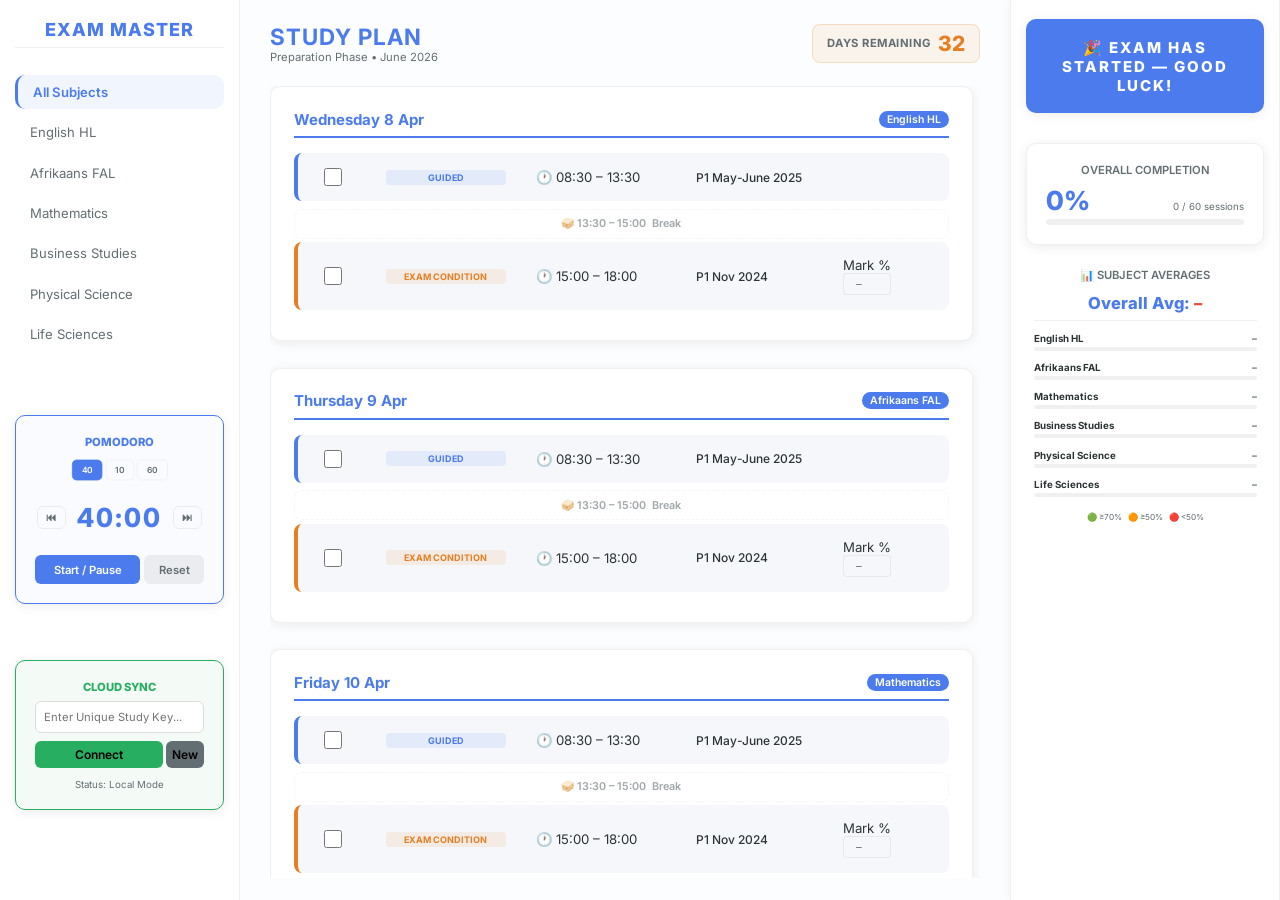
==== index.html @ 5c316baa "Refactor Days Remaining stat into an inline layout badge" ====
<!DOCTYPE html>
<html lang="en">
<head>
    <meta charset="UTF-8">
    <meta name="viewport" content="width=device-width, initial-scale=1.0">
    <title>Exam Master – Preparation Tracker 2026</title>
    <meta name="description" content="Track exam preparation progress for Grade 12 NSC 2026 with scheduled sittings and performance analytics.">
    <link rel="stylesheet" href="style.css">
    <link rel="preconnect" href="https://fonts.googleapis.com">
    <link rel="preconnect" href="https://fonts.gstatic.com" crossorigin>
    <link href="https://fonts.googleapis.com/css2?family=Inter:wght@400;500;600;700;800&display=swap" rel="stylesheet">
</head>
<body>
    <!-- LEFT SIDEBAR -->
    <aside>
        <div class="logo">EXAM MASTER</div>

        <nav style="margin-bottom: 2rem;">
            <ul class="nav-links" id="nav-links">
                <li class="nav-item active" data-subject="all">All Subjects</li>
                <li class="nav-item" data-subject="English HL">English HL</li>
                <li class="nav-item" data-subject="Afrikaans FAL">Afrikaans FAL</li>
                <li class="nav-item" data-subject="Mathematics">Mathematics</li>
                <li class="nav-item" data-subject="Business Studies">Business Studies</li>
                <li class="nav-item" data-subject="Physical Science">Physical Science</li>
                <li class="nav-item" data-subject="Life Sciences">Life Sciences</li>
            </ul>
        </nav>

        <!-- Pomodoro Timer -->
        <section class="timer-panel" id="pomodoro-panel" style="margin-bottom: 1.5rem; border: 1px solid var(--primary); background: rgba(75, 123, 236, 0.03);">
            <div class="timer-label" id="timer-label" style="text-align: center; font-weight: 800; color: var(--primary);">Pomodoro</div>
            <div class="timer-mode-btns" style="transform: scale(0.8); margin-bottom: 0.25rem;">
                <button class="mode-btn active" onclick="setTimerMode('pomodoro')">40</button>
                <button class="mode-btn" onclick="setTimerMode('short')">10</button>
                <button class="mode-btn" onclick="setTimerMode('lunch')">60</button>
            </div>
            
            <div style="display: flex; align-items: center; justify-content: center; gap: 0.75rem; margin: 0.5rem 0;">
                <button class="mode-btn" onclick="adjustTimer(-60)" title="Back 1 min" style="padding: 4px 8px;">⏮</button>
                <div class="timer-display" id="timer-display" style="font-size: 1.75rem; min-width: 80px; text-align: center; color: var(--primary);">40:00</div>
                <button class="mode-btn" onclick="adjustTimer(60)" title="Forward 1 min" style="padding: 4px 8px;">⏭</button>
            </div>

            <div class="timer-btns" style="gap: 0.25rem;">
                <button class="timer-btn btn-start" id="timer-start-btn" onclick="toggleTimer()" style="flex: 2; font-size: 0.75rem; padding: 0.5rem;">Start / Pause</button>
                <button class="timer-btn btn-reset" onclick="resetTimer()" style="flex: 1; font-size: 0.75rem; padding: 0.5rem;">Reset</button>
            </div>
        </section>

        <!-- Cloud Sync Panel -->
        <section class="timer-panel" id="sync-panel" style="margin-bottom: 1rem; border: 1px solid #27ae60; background: rgba(39, 174, 96, 0.05);">
            <div class="timer-label" style="text-align: center; font-weight: 800; color: #27ae60; margin-bottom: 0.5rem;">Cloud Sync</div>
            <div style="display: flex; flex-direction: column; gap: 0.5rem;">
                <input type="text" id="sync-id-input" placeholder="Enter Unique Study Key..." style="width: 100%; padding: 8px; border-radius: 6px; border: 1px solid #ddd; font-size: 0.75rem;">
                <div style="display: flex; gap: 0.25rem;">
                    <button class="timer-btn" onclick="initializeCloudSync()" style="background: #27ae60; flex: 1; padding: 6px;">Connect</button>
                    <button class="timer-btn" onclick="generateNewSyncId()" style="background: var(--text-muted); padding: 6px;">New</button>
                </div>
                <div id="sync-status" style="font-size: 0.65rem; color: var(--text-muted); text-align: center; margin-top: 0.25rem;">Status: Local Mode</div>
            </div>
        </section>
    </aside>

    <!-- MOBILE HAMBURGER -->
    <button class="mobile-menu-btn" id="mobile-menu-btn" aria-label="Toggle menu" onclick="document.querySelector('aside').classList.toggle('sidebar-open'); this.classList.toggle('active');">
        <span></span><span></span><span></span>
    </button>

    <!-- CENTER CONTENT -->
    <main>
        <header class="header">
            <div>
                <h1 id="main-title" style="color: var(--primary); letter-spacing: 1px; font-size: 1.5rem;">STUDY PLAN</h1>
                <p style="color: var(--text-muted); font-size: 0.75rem;">Preparation Phase • June 2026</p>
            </div>
            <div style="display: flex; align-items: center; gap: 0.5rem; background: rgba(230, 126, 34, 0.08); padding: 8px 14px; border-radius: 8px; border: 1px solid rgba(230, 126, 34, 0.2);">
                <span style="font-size: 0.75rem; font-weight: 700; color: var(--text-muted); text-transform: uppercase; letter-spacing: 0.5px;">Days Remaining</span>
                <span id="days-countdown" style="font-size: 1.4rem; color: var(--secondary); font-weight: 800; line-height: 1;">33</span>
            </div>
        </header>

        <section class="schedule-container">
            <div id="schedule-list" class="days-list">
                <!-- Schedule generated by JS -->
            </div>
        </section>
    </main>

    <!-- RIGHT SIDEBAR -->
    <aside class="stats-aside">
        <!-- Compact Exam Countdown -->
        <section class="timer-panel" id="exam-countdown-banner" style="background: var(--primary); color: white; border: none; margin-top: 0;">
            <div class="timer-label" style="color: rgba(255,255,255,0.8); margin-bottom: 0.75rem;">Time to First Paper</div>
            <div style="display: flex; gap: 0.5rem; justify-content: center; align-items: baseline;">
                <div style="text-align: center;">
                    <div id="cd-days" style="font-size: 1.5rem; font-weight: 800; line-height: 1;">00</div>
                    <div style="font-size: 0.5rem; opacity: 0.8; text-transform: uppercase;">Days</div>
                </div>
                <div style="font-size: 1.2rem; font-weight: 300; opacity: 0.5;">:</div>
                <div style="text-align: center;">
                    <div id="cd-hours" style="font-size: 1.5rem; font-weight: 800; line-height: 1;">00</div>
                    <div style="font-size: 0.5rem; opacity: 0.8; text-transform: uppercase;">Hrs</div>
                </div>
                <div style="font-size: 1.2rem; font-weight: 300; opacity: 0.5;">:</div>
                <div style="text-align: center;">
                    <div id="cd-mins" style="font-size: 1.5rem; font-weight: 800; line-height: 1;">00</div>
                    <div style="font-size: 0.5rem; opacity: 0.8; text-transform: uppercase;">Min</div>
                </div>
                <div style="font-size: 1.2rem; font-weight: 300; opacity: 0.5;">:</div>
                <div style="text-align: center;">
                    <div id="cd-secs" style="font-size: 1.5rem; font-weight: 800; line-height: 1; color: var(--secondary-light);">00</div>
                    <div style="font-size: 0.5rem; opacity: 0.8; text-transform: uppercase;">Sec</div>
                </div>
            </div>
            <div style="font-size: 0.6rem; margin-top: 0.75rem; opacity: 0.7; font-weight: 600; text-align: center;">11 MAY 2026 @ 14:00</div>
        </section>

        <!-- Overall Progress -->
        <section class="timer-panel">
            <div class="timer-label">Overall Completion</div>
            <div style="display: flex; justify-content: space-between; align-items: flex-end; margin-bottom: 0.25rem;">
                <div id="overall-percent" style="font-size: 1.75rem; font-weight: 800; color: var(--primary);">0%</div>
                <div style="font-size: 0.65rem; color: var(--text-muted); padding-bottom: 4px;">
                    <span id="sessions-done">0</span> / <span id="target-count">0</span> sessions
                </div>
            </div>
            <div style="background: var(--glass); height: 6px; border-radius: 3px; overflow: hidden;">
                <div id="progress-bar" style="width: 0%; height: 100%; background: var(--primary); transition: width 0.5s;"></div>
            </div>
        </section>

        <!-- Exam Averages -->
        <section class="stats-sidebar" style="flex: 1; overflow-y: auto; padding: 0.5rem;">
            <div class="timer-label" style="text-align: center; margin-bottom: 0.75rem;">📊 Subject Averages</div>
            <div style="font-size: 1.1rem; font-weight: 800; color: var(--primary); margin-bottom: 0.75rem; text-align: center; border-bottom: 1px solid var(--glass); padding-bottom: 0.5rem;">
                Overall Avg: <span id="sidebar-overall-avg" style="color: var(--secondary);">–</span>
            </div>
            <div style="display: flex; flex-direction: column; gap: 0.75rem;" id="subject-averages-list">
                <!-- SUBJECT ROWS -->
                <div>
                    <div style="display:flex;justify-content:space-between;font-size:0.65rem;font-weight:700;margin-bottom:3px;">
                        <span>English HL</span><span id="sidebar-avg-English_HL">–</span>
                    </div>
                    <div style="background:var(--glass);height:4px;border-radius:2px;overflow:hidden;">
                        <div id="sidebar-bar-English_HL" style="height:100%;width:0%;background:var(--primary);border-radius:2px;transition:width 0.4s;"></div>
                    </div>
                </div>
                <div>
                    <div style="display:flex;justify-content:space-between;font-size:0.65rem;font-weight:700;margin-bottom:3px;">
                        <span>Afrikaans FAL</span><span id="sidebar-avg-Afrikaans_FAL">–</span>
                    </div>
                    <div style="background:var(--glass);height:4px;border-radius:2px;overflow:hidden;">
                        <div id="sidebar-bar-Afrikaans_FAL" style="height:100%;width:0%;background:var(--primary);border-radius:2px;transition:width 0.4s;"></div>
                    </div>
                </div>
                <div>
                    <div style="display:flex;justify-content:space-between;font-size:0.65rem;font-weight:700;margin-bottom:3px;">
                        <span>Mathematics</span><span id="sidebar-avg-Mathematics">–</span>
                    </div>
                    <div style="background:var(--glass);height:4px;border-radius:2px;overflow:hidden;">
                        <div id="sidebar-bar-Mathematics" style="height:100%;width:0%;background:var(--primary);border-radius:2px;transition:width 0.4s;"></div>
                    </div>
                </div>
                <div>
                    <div style="display:flex;justify-content:space-between;font-size:0.65rem;font-weight:700;margin-bottom:3px;">
                        <span>Business Studies</span><span id="sidebar-avg-Business_Studies">–</span>
                    </div>
                    <div style="background:var(--glass);height:4px;border-radius:2px;overflow:hidden;">
                        <div id="sidebar-bar-Business_Studies" style="height:100%;width:0%;background:var(--primary);border-radius:2px;transition:width 0.4s;"></div>
                    </div>
                </div>
                <div>
                    <div style="display:flex;justify-content:space-between;font-size:0.65rem;font-weight:700;margin-bottom:3px;">
                        <span>Physical Science</span><span id="sidebar-avg-Physical_Science">–</span>
                    </div>
                    <div style="background:var(--glass);height:4px;border-radius:2px;overflow:hidden;">
                        <div id="sidebar-bar-Physical_Science" style="height:100%;width:0%;background:var(--primary);border-radius:2px;transition:width 0.4s;"></div>
                    </div>
                </div>
                <div>
                    <div style="display:flex;justify-content:space-between;font-size:0.65rem;font-weight:700;margin-bottom:3px;">
                        <span>Life Sciences</span><span id="sidebar-avg-Life_Sciences">–</span>
                    </div>
                    <div style="background:var(--glass);height:4px;border-radius:2px;overflow:hidden;">
                        <div id="sidebar-bar-Life_Sciences" style="height:100%;width:0%;background:var(--primary);border-radius:2px;transition:width 0.4s;"></div>
                    </div>
                </div>
            </div>
            <p style="font-size:0.55rem;color:var(--text-muted);margin-top:1rem;text-align:center;">🟢 ≥70% &nbsp; 🟠 ≥50% &nbsp; 🔴 &lt;50%</p>
        </section>
    </aside>


    <!-- POMODORO MODAL -->
    <div id="pomodoro-modal" class="pomodoro-modal">
        <div class="modal-content">
            <h2 id="modal-title" class="modal-title">Session Complete!</h2>
            <p id="modal-msg" class="modal-msg">Take a 10 minute break to recharge.</p>
            <button class="modal-btn" id="modal-action-btn" onclick="closeTimerModal()">Start Break Now</button>
        </div>
    </div>

    <script src="script.js"></script>
</body>
</html>
---- style.css ----
:root {
    --primary: #4b7bec;
    --primary-dark: #3867d6;
    --secondary: #e67e22;
    --secondary-light: #f5a623;
    --bg-main: #f5f7fa;
    --bg-card: #ffffff;
    --text-main: #2d3436;
    --text-muted: #636e72;
    --accent: #4b7bec;
    --warning: #e67e22;
    --success: #27ae60;
    --danger: #e74c3c;
    --radius: 10px;
    --shadow: 0 2px 12px rgba(0, 0, 0, 0.08);
    --glass: rgba(0, 0, 0, 0.06);
}

* {
    margin: 0;
    padding: 0;
    box-sizing: border-box;
    font-family: 'Inter', sans-serif;
}

body {
    background-color: var(--bg-main);
    color: var(--text-main);
    display: grid;
    grid-template-columns: 280px 1fr 310px; /* Increased nav width */
    height: 100vh;
    overflow: hidden;
    transition: grid-template-columns 0.3s ease;
}

/* ── Responsive Scaling ── */
@media (max-width: 1400px) {
    body { grid-template-columns: 240px 1fr 270px; }
    :root { font-size: 15px; }
}

@media (max-width: 1100px) {
    body { grid-template-columns: 200px 1fr 240px; }
    :root { font-size: 14px; }
}

@media (max-width: 900px) {
    body { grid-template-columns: 200px 1fr 0px; }
    .stats-aside { display: none; }
}

/* ── Mobile Hamburger Button ── */
.mobile-menu-btn {
    display: none;
    position: fixed;
    top: 12px;
    left: 12px;
    z-index: 1001;
    width: 40px;
    height: 40px;
    border: none;
    background: var(--bg-card);
    border-radius: 8px;
    box-shadow: 0 2px 8px rgba(0,0,0,0.15);
    cursor: pointer;
    flex-direction: column;
    align-items: center;
    justify-content: center;
    gap: 5px;
    padding: 8px;
}

.mobile-menu-btn span {
    display: block;
    width: 20px;
    height: 2px;
    background: var(--text-main);
    border-radius: 1px;
    transition: all 0.3s ease;
}

.mobile-menu-btn.active span:nth-child(1) {
    transform: rotate(45deg) translate(5px, 5px);
}
.mobile-menu-btn.active span:nth-child(2) {
    opacity: 0;
}
.mobile-menu-btn.active span:nth-child(3) {
    transform: rotate(-45deg) translate(5px, -5px);
}

/* ── Mobile Layout (≤ 768px) ── */
@media (max-width: 768px) {
    :root { font-size: 14px; }

    body {
        display: flex;
        flex-direction: column;
        height: auto;
        min-height: 100vh;
        overflow: auto;
    }

    /* Hamburger visible */
    .mobile-menu-btn {
        display: flex;
    }

    /* Sidebar becomes slide-out drawer */
    aside {
        position: fixed;
        top: 0;
        left: -300px;
        width: 280px;
        height: 100vh;
        z-index: 1000;
        transition: left 0.3s ease;
        box-shadow: 4px 0 20px rgba(0,0,0,0.15);
    }

    aside.sidebar-open {
        left: 0;
    }

    /* Right sidebar hidden */
    .stats-aside {
        display: none;
    }

    /* Main fills full width */
    main {
        padding: 1rem;
        padding-top: 60px; /* room for hamburger */
        height: auto;
        overflow: visible;
    }

    main > * {
        max-width: 100%;
    }

    /* Header compact */
    .header {
        margin-bottom: 1rem;
    }

    .header h1 {
        font-size: 1.1rem !important;
    }

    /* Schedule container scrolls naturally */
    .schedule-container {
        overflow: visible;
    }

    .days-list {
        overflow: visible;
        padding-right: 0;
        gap: 1rem;
    }

    /* Day cards */
    .day-card {
        padding: 1rem;
    }

    .day-header {
        margin-bottom: 0.75rem;
    }

    .day-date {
        font-size: 0.85rem;
    }

    /* Session rows stack vertically on mobile */
    .sitting {
        grid-template-columns: 1fr;
        grid-template-rows: auto;
        gap: 0.5rem;
        padding: 0.75rem;
        border-left-width: 3px;
    }

    .sitting:hover {
        transform: none; /* disable desktop hover shift */
    }

    /* Make mark input bigger for touch */
    .mark-input {
        width: 64px;
        font-size: 0.85rem;
        padding: 6px 8px;
    }

    /* Checkbox bigger for touch */
    .session-check {
        width: 22px;
        height: 22px;
    }

    /* Subject tag full width */
    .subject-tag {
        font-size: 0.65rem;
    }

    /* Timer panel compact */
    .timer-panel {
        padding: 1rem;
    }

    /* Modal responsive */
    .modal-content {
        padding: 2rem 1.5rem;
    }

    .modal-title {
        font-size: 1.75rem;
    }

    .modal-msg {
        font-size: 1rem;
    }
}

/* ── Small Phone (≤ 480px) ── */
@media (max-width: 480px) {
    :root { font-size: 13px; }

    main {
        padding: 0.75rem;
        padding-top: 56px;
    }

    .header h1 {
        font-size: 1rem !important;
    }

    .day-card {
        padding: 0.75rem;
        border-radius: 8px;
    }

    .sitting {
        padding: 0.625rem;
        font-size: 0.8rem;
    }

    .modal-content {
        padding: 1.5rem 1rem;
        border-radius: 14px;
    }

    .modal-title {
        font-size: 1.4rem;
    }
}

/* ── Mobile Overlay Backdrop ── */
@media (max-width: 768px) {
    aside.sidebar-open::after {
        content: '';
        position: fixed;
        top: 0;
        left: 280px;
        width: calc(100vw - 280px);
        height: 100vh;
        background: rgba(0,0,0,0.4);
        z-index: -1;
    }
}
aside {
    height: 100vh;
    background: var(--bg-card);
    border-right: 1px solid var(--glass);
    padding: 1.25rem 1rem;
    display: flex;
    flex-direction: column;
    gap: 1.25rem;
    box-shadow: 2px 0 8px rgba(0,0,0,0.03);
    overflow-y: auto;
}

.stats-aside {
    height: 100vh;
    background: var(--bg-card);
    border-left: 1px solid var(--glass);
    padding: 1.25rem 1rem;
    display: flex;
    flex-direction: column;
    gap: 1rem;
    box-shadow: -2px 0 8px rgba(0,0,0,0.03);
    overflow-y: auto;
}

.logo {
    font-size: 1.2rem;
    font-weight: 800;
    color: var(--primary);
    letter-spacing: 1px;
    text-align: center;
    padding-bottom: 0.5rem;
    border-bottom: 1px solid var(--glass);
    margin-bottom: 0.5rem;
}

.nav-links {
    list-style: none;
    display: flex;
    flex-direction: column;
    gap: 0.375rem;
}

.nav-item {
    padding: 0.625rem 1rem;
    border-radius: var(--radius);
    cursor: pointer;
    transition: all 0.25s ease;
    color: var(--text-muted);
    font-size: 0.875rem;
}

.nav-item:hover,
.nav-item.active {
    background: rgba(75, 123, 236, 0.08);
    color: var(--primary);
}

.nav-item.active {
    font-weight: 600;
    border-left: 3px solid var(--primary);
}

/* ── Main ── */
main {
    padding: 1.5rem 2rem;
    display: flex;
    flex-direction: column;
    overflow: hidden;
    height: 100vh;
    background: #fcfdfe;
}

main > * {
    max-width: 1100px;
    width: 100%;
    margin-left: auto;
    margin-right: auto;
}

.header {
    display: flex;
    justify-content: space-between;
    align-items: center;
    margin-bottom: 1.5rem;
}

/* ── Schedule Layout ── */
.schedule-container {
    display: flex;
    flex-direction: column;
    flex: 1;
    min-height: 0;
    overflow: hidden;
}

.days-list {
    display: flex;
    flex-direction: column;
    gap: 1.25rem;
    overflow-y: auto;
    padding-right: 0.5rem;
    scrollbar-width: thin;
    scrollbar-color: var(--primary) transparent;
}

.days-list::-webkit-scrollbar { width: 6px; }
.days-list::-webkit-scrollbar-thumb { background: var(--primary); border-radius: 3px; }

/* ── Day Cards ── */
.day-card {
    background: var(--bg-card);
    border-radius: var(--radius);
    padding: 1.5rem;
    border: 1px solid var(--glass);
    box-shadow: var(--shadow);
    margin-bottom: 0.5rem;
}

.day-header {
    display: flex;
    justify-content: space-between;
    align-items: center;
    margin-bottom: 1rem;
    padding-bottom: 0.5rem;
    border-bottom: 2px solid var(--primary);
}

.day-date {
    font-weight: 700;
    color: var(--primary);
    font-size: 1rem;
}

/* ── Sittings (High-Density 5-Column Grid) ── */
.sitting {
    display: grid;
    grid-template-columns: 32px 120px 130px 1fr 80px; /* Streamlined 5-column layout */
    align-items: center;
    gap: 2rem;
    padding: 1rem 1.75rem;
    margin-bottom: 0.5rem;
    border-radius: 8px;
    background: var(--bg-main);
    font-size: 0.88rem;
    border-left: 4px solid var(--primary);
    transition: all 0.2s ease;
}

.sitting:hover {
    transform: translateX(4px);
    background: #f0f3f8;
}

.break-row {
    display: flex;
    justify-content: center;
    align-items: center;
    gap: 0.5rem;
    padding: 0.5rem;
    font-size: 0.72rem;
    color: var(--text-muted);
    border: 1px dashed var(--glass);
    border-radius: 8px;
    background: transparent;
    opacity: 0.6;
    font-weight: 600;
    margin: 0.25rem 0;
}

.sitting.done {
    opacity: 0.5;
}

.sitting-type {
    font-size: 0.6rem;
    text-transform: uppercase;
    font-weight: 700;
    padding: 2px 6px;
    border-radius: 4px;
    text-align: center;
    white-space: nowrap;
}

.type-guided {
    background: rgba(75, 123, 236, 0.1);
    color: var(--primary);
}

.type-exam {
    background: rgba(230, 126, 34, 0.1);
    color: var(--secondary);
}

.subject-tag {
    font-size: 0.7rem;
    background: var(--glass);
    padding: 2px 8px;
    border-radius: 12px;
    font-weight: 600;
    white-space: nowrap;
    overflow: hidden;
    text-overflow: ellipsis;
    text-align: center;
}

.paper-name {
    font-weight: 500;
    white-space: nowrap;
    overflow: hidden;
    text-overflow: ellipsis;
}

/* ── Checkboxes ── */
.session-check {
    width: 18px;
    height: 18px;
    accent-color: var(--success);
    cursor: pointer;
    flex-shrink: 0;
}

/* ── Tracker Sidebar ── */
.tracker-sidebar {
    background: var(--bg-card);
    padding: 1.25rem;
    border-radius: var(--radius);
    border: 1px solid var(--glass);
    box-shadow: var(--shadow);
    overflow-y: auto;
    scrollbar-width: thin;
    scrollbar-color: var(--primary) transparent;
}

.tracker-sidebar::-webkit-scrollbar {
    width: 4px;
}

.tracker-sidebar::-webkit-scrollbar-thumb {
    background: var(--primary);
    border-radius: 3px;
}

.paper-row {
    display: flex;
    justify-content: space-between;
    align-items: center;
    padding: 0.5rem 0;
    border-bottom: 1px solid rgba(0,0,0,0.04);
    font-size: 0.8rem;
}

.paper-name {
    font-size: 0.8rem;
}

.status-dots {
    display: flex;
    gap: 4px;
    align-items: center;
}

.dot {
    width: 10px;
    height: 10px;
    border-radius: 50%;
    background: var(--glass);
    cursor: pointer;
    transition: background 0.2s;
    border: 1px solid rgba(0,0,0,0.08);
}

.dot.success {
    background: var(--success);
    border-color: var(--success);
}

/* ── Mark Input ── */
.mark-input {
    width: 48px;
    font-size: 0.75rem;
    padding: 3px 6px;
    border: 1px solid var(--glass);
    border-radius: 4px;
    text-align: center;
    background: var(--bg-main);
}

.mark-input:focus {
    outline: 2px solid var(--primary);
    border-color: var(--primary);
}

/* ── Progress Averages ── */
.avg-section {
    background: var(--bg-card);
    padding: 1.25rem;
    border-radius: var(--radius);
    border: 1px solid var(--glass);
    box-shadow: var(--shadow);
    margin-bottom: 2rem;
}

.avg-grid {
    display: grid;
    grid-template-columns: repeat(auto-fit, minmax(140px, 1fr));
    gap: 0.75rem;
    margin-top: 0.75rem;
}

.avg-card {
    background: var(--bg-main);
    padding: 0.75rem;
    border-radius: 8px;
    text-align: center;
    border: 1px solid var(--glass);
}

.avg-subj {
    font-size: 0.7rem;
    color: var(--text-muted);
    margin-bottom: 0.25rem;
    font-weight: 600;
    text-transform: uppercase;
}

.avg-value {
    font-size: 1.3rem;
    font-weight: 700;
    color: var(--primary);
}

.avg-bar {
    height: 4px;
    background: var(--glass);
    border-radius: 2px;
    margin-top: 0.5rem;
    overflow: hidden;
}

.avg-bar-fill {
    height: 100%;
    background: var(--primary);
    border-radius: 2px;
    transition: width 0.4s ease;
}

/* ── Pomodoro / Timer ── */
.timer-panel {
    background: var(--bg-card);
    padding: 1.25rem;
    border-radius: var(--radius);
    border: 1px solid var(--glass);
    box-shadow: var(--shadow);
    text-align: center;
    margin-top: 1rem;
}

.timer-display {
    font-size: 2.5rem;
    font-weight: 800;
    font-variant-numeric: tabular-nums;
    color: var(--primary);
    margin: 0.75rem 0;
    letter-spacing: 2px;
}

.timer-label {
    font-size: 0.75rem;
    color: var(--text-muted);
    font-weight: 600;
    text-transform: uppercase;
    margin-bottom: 0.5rem;
}

.timer-btns {
    display: flex;
    gap: 0.5rem;
    justify-content: center;
    margin-top: 0.75rem;
}

.timer-btn {
    padding: 0.5rem 1.25rem;
    border: none;
    border-radius: 6px;
    cursor: pointer;
    font-size: 0.8rem;
    font-weight: 600;
    transition: all 0.2s;
}

.btn-start {
    background: var(--primary);
    color: white;
}

.btn-start:hover {
    background: var(--primary-dark);
}

.btn-pause {
    background: var(--secondary);
    color: white;
}

.btn-reset {
    background: var(--glass);
    color: var(--text-muted);
}

.btn-reset:hover {
    background: rgba(0,0,0,0.1);
}

.timer-mode-btns {
    display: flex;
    gap: 0.25rem;
    justify-content: center;
    margin-bottom: 0.5rem;
}

.mode-btn {
    padding: 0.375rem 0.75rem;
    border: 1px solid var(--glass);
    border-radius: 6px;
    cursor: pointer;
    font-size: 0.7rem;
    font-weight: 600;
    background: transparent;
    color: var(--text-muted);
    transition: all 0.2s;
}

.mode-btn.active {
    background: var(--primary);
    color: white;
    border-color: var(--primary);
}

/* ── Animation ── */
@keyframes fadeIn {
    from { opacity: 0; transform: translateY(8px); }
    to { opacity: 1; transform: translateY(0); }
}

.animate-fade {
    animation: fadeIn 0.4s ease forwards;
}

@media (prefers-reduced-motion: reduce) {
    .animate-fade {
        animation: none;
    }
}

/* ── Pomodoro Modal ── */
.pomodoro-modal {
    position: fixed;
    top: 0;
    left: 0;
    width: 100vw;
    height: 100vh;
    background: rgba(45, 52, 54, 0.95);
    backdrop-filter: blur(8px);
    display: none;
    justify-content: center;
    align-items: center;
    z-index: 9999;
    color: white;
    text-align: center;
    animation: pomodoroFadeIn 0.4s ease-out;
}

.pomodoro-modal.active {
    display: flex;
}

.modal-content {
    background: var(--bg-card);
    color: var(--text-main);
    padding: 3rem;
    border-radius: 20px;
    box-shadow: 0 20px 50px rgba(0,0,0,0.3);
    max-width: 500px;
    width: 90%;
    transform: scale(0.9);
    transition: transform 0.3s cubic-bezier(0.175, 0.885, 0.32, 1.275);
}

.pomodoro-modal.active .modal-content {
    transform: scale(1);
}

.modal-title {
    font-size: 2.5rem;
    font-weight: 800;
    margin-bottom: 1rem;
    color: var(--primary);
}

.modal-msg {
    font-size: 1.25rem;
    margin-bottom: 2rem;
    color: var(--text-muted);
}

.modal-btn {
    background: var(--primary);
    color: white;
    border: none;
    padding: 1rem 2rem;
    font-size: 1.1rem;
    font-weight: 700;
    border-radius: 12px;
    cursor: pointer;
    transition: all 0.2s ease;
}

.modal-btn:hover {
    transform: translateY(-2px);
    box-shadow: 0 5px 15px rgba(75, 123, 236, 0.4);
}

@keyframes pomodoroFadeIn {
    from { opacity: 0; }
    to { opacity: 1; }
}
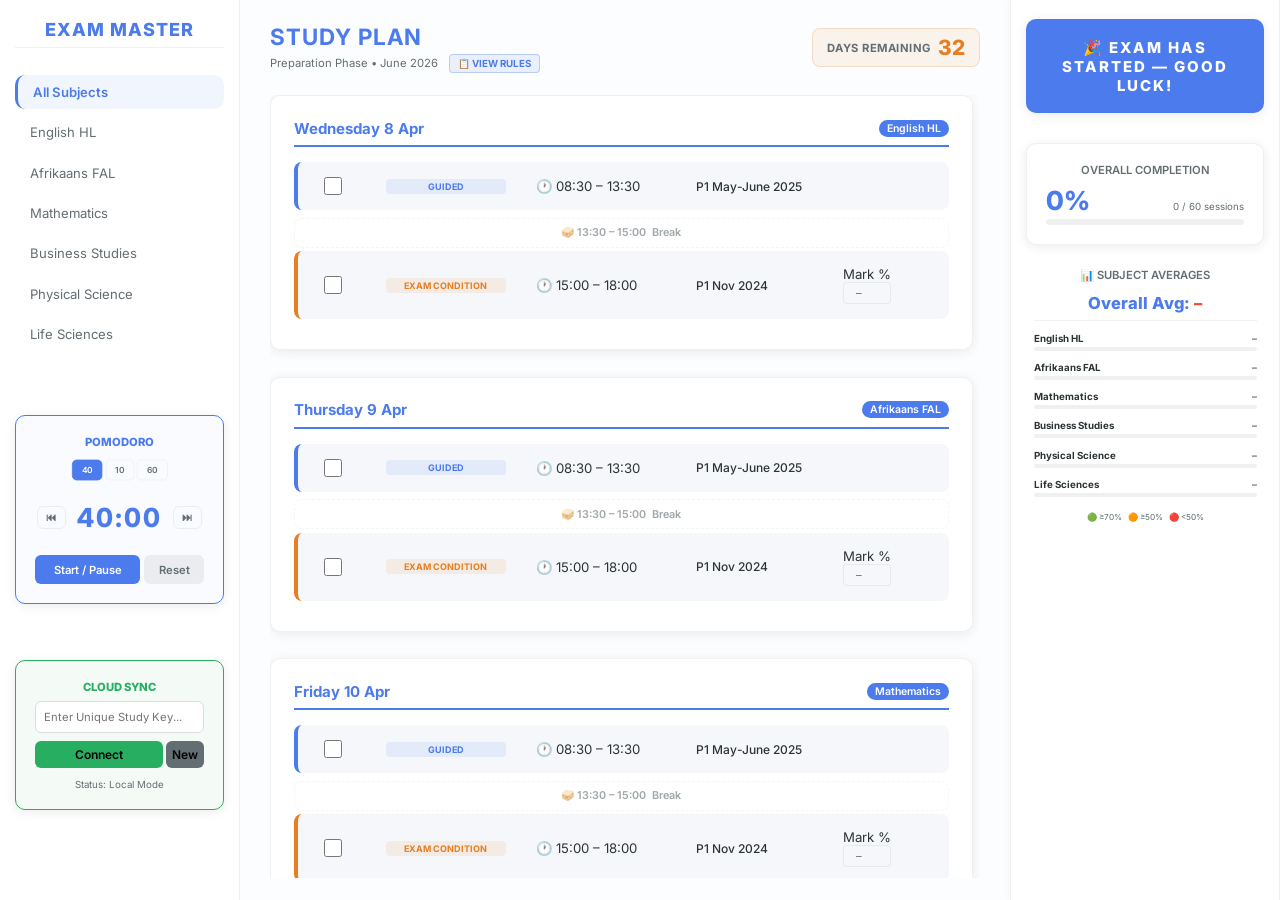
==== commit 733a1e62: "Add Study Rules modal to UI" ====
--- a/index.html
+++ b/index.html
@@ -72,7 +72,10 @@
         <header class="header">
             <div>
                 <h1 id="main-title" style="color: var(--primary); letter-spacing: 1px; font-size: 1.5rem;">STUDY PLAN</h1>
-                <p style="color: var(--text-muted); font-size: 0.75rem;">Preparation Phase • June 2026</p>
+                <div style="display: flex; align-items: center; gap: 0.75rem; margin-top: 4px;">
+                    <p style="color: var(--text-muted); font-size: 0.75rem; margin: 0;">Preparation Phase • June 2026</p>
+                    <button onclick="document.getElementById('rules-modal').style.display='flex'" style="background: rgba(75, 123, 236, 0.1); color: var(--primary); border: 1px solid rgba(75, 123, 236, 0.3); border-radius: 4px; padding: 3px 8px; font-size: 0.65rem; font-weight: 700; cursor: pointer; transition: all 0.2s;">📋 VIEW RULES</button>
+                </div>
             </div>
             <div style="display: flex; align-items: center; gap: 0.5rem; background: rgba(230, 126, 34, 0.08); padding: 8px 14px; border-radius: 8px; border: 1px solid rgba(230, 126, 34, 0.2);">
                 <span style="font-size: 0.75rem; font-weight: 700; color: var(--text-muted); text-transform: uppercase; letter-spacing: 0.5px;">Days Remaining</span>
@@ -201,6 +204,44 @@
         </div>
     </div>
 
+    <!-- RULES MODAL -->
+    <div id="rules-modal" class="pomodoro-modal" style="display: none; z-index: 2000;" onclick="if(event.target === this) this.style.display='none'">
+        <div class="modal-content" style="max-width: 650px; text-align: left; padding: 2.5rem; max-height: 85vh; overflow-y: auto;">
+            <div style="display: flex; justify-content: space-between; align-items: center; margin-bottom: 1.5rem;">
+                <h2 style="color: var(--primary); margin: 0; font-size: 1.5rem;">🎯 Exam Prep Study Rules</h2>
+                <button onclick="document.getElementById('rules-modal').style.display='none'" style="background: none; border: none; font-size: 1.5rem; cursor: pointer; color: var(--text-muted);">&times;</button>
+            </div>
+            
+            <p style="font-size: 0.85rem; color: var(--text-muted); margin-bottom: 1.5rem;">These non-negotiable rules govern the preparation phase. Read them, commit to them, and let discipline drive your results.</p>
+
+            <h3 style="font-size: 1rem; color: var(--text-main); margin-bottom: 0.5rem; border-bottom: 1px solid var(--glass); padding-bottom: 0.25rem;">🕒 I. Routine & Sleep Protocol</h3>
+            <ul style="font-size: 0.9rem; color: var(--text-main); margin-bottom: 1.5rem; padding-left: 1.2rem; line-height: 1.5;">
+                <li><strong>Strict Bedtime:</strong> 22:00 (No screens 30 minutes prior).</li>
+                <li><strong>Wake-up time:</strong> 07:00 (Ensures 9 hours of restorative sleep).</li>
+                <li><strong>Immediate Start:</strong> Must be seated at the desk by 08:20 to begin the 08:30 session.</li>
+            </ul>
+
+            <h3 style="font-size: 1rem; color: var(--text-main); margin-bottom: 0.5rem; border-bottom: 1px solid var(--glass); padding-bottom: 0.25rem;">🪑 II. Environment & Focus Rules</h3>
+            <ul style="font-size: 0.9rem; color: var(--text-main); margin-bottom: 1.5rem; padding-left: 1.2rem; line-height: 1.5;">
+                <li><strong>The Desk Rule:</strong> ALL exam preparation <strong>must be done at the desk</strong>. Studying in bed is strictly prohibited.</li>
+                <li><strong>Open-Door Policy:</strong> Room door <strong>must remain open</strong> during Guided Sessions (08:30 &ndash; 13:30).</li>
+                <li><strong>Exam Conditions are Sacred:</strong> Afternoon sessions (15:00 &ndash; 18:00) must replicate the real exam. No music, background noise, or moving from the desk.</li>
+            </ul>
+
+            <h3 style="font-size: 1rem; color: var(--text-main); margin-bottom: 0.5rem; border-bottom: 1px solid var(--glass); padding-bottom: 0.25rem;">📱 III. Digital Distractions</h3>
+            <ul style="font-size: 0.9rem; color: var(--text-main); margin-bottom: 1.5rem; padding-left: 1.2rem; line-height: 1.5;">
+                <li><strong>Social Media Blackout:</strong> Apps blocked Mon-Sat. *Exception:* 30 mins during the lunch gap.</li>
+                <li><strong>Restricted TV Viewing:</strong> Prohibited during the day. Max 1 hour permitted only <em>after</em> the evening session is complete.</li>
+            </ul>
+
+            <h3 style="font-size: 1rem; color: var(--text-main); margin-bottom: 0.5rem; border-bottom: 1px solid var(--glass); padding-bottom: 0.25rem;">🥪 IV. Break Protocols</h3>
+            <ul style="font-size: 0.9rem; color: var(--text-main); margin-bottom: 1rem; padding-left: 1.2rem; line-height: 1.5;">
+                <li><strong>13:30 Lunch Break:</strong> Eat away from the desk. Get outside/stretch for 15 mins. Avoid mental strain (no phones/books).</li>
+                <li><strong>Micro-Breaks:</strong> Stand up, hydrate, and look out a window to relax eye strain. No phones.</li>
+            </ul>
+        </div>
+    </div>
+
     <script src="script.js"></script>
 </body>
 </html>
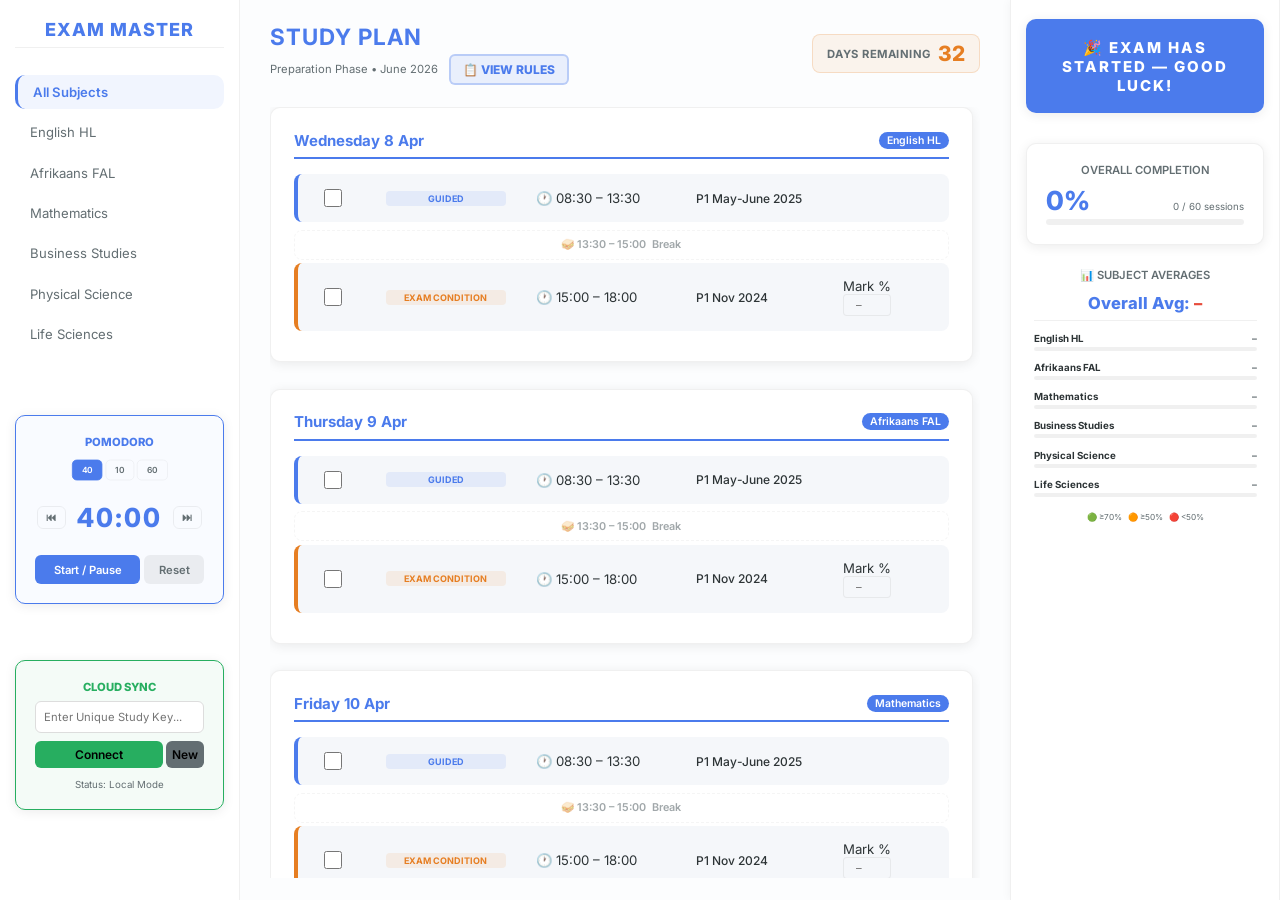
==== commit 259470d8: "Update Rules modal: remove social media exception & enlarge View Rules button" ====
--- a/index.html
+++ b/index.html
@@ -74,7 +74,7 @@
                 <h1 id="main-title" style="color: var(--primary); letter-spacing: 1px; font-size: 1.5rem;">STUDY PLAN</h1>
                 <div style="display: flex; align-items: center; gap: 0.75rem; margin-top: 4px;">
                     <p style="color: var(--text-muted); font-size: 0.75rem; margin: 0;">Preparation Phase • June 2026</p>
-                    <button onclick="document.getElementById('rules-modal').style.display='flex'" style="background: rgba(75, 123, 236, 0.1); color: var(--primary); border: 1px solid rgba(75, 123, 236, 0.3); border-radius: 4px; padding: 3px 8px; font-size: 0.65rem; font-weight: 700; cursor: pointer; transition: all 0.2s;">📋 VIEW RULES</button>
+                    <button onclick="document.getElementById('rules-modal').style.display='flex'" style="background: rgba(75, 123, 236, 0.1); color: var(--primary); border: 2px solid rgba(75, 123, 236, 0.3); border-radius: 6px; padding: 6px 12px; font-size: 0.8rem; font-weight: 800; cursor: pointer; transition: all 0.2s;">📋 VIEW RULES</button>
                 </div>
             </div>
             <div style="display: flex; align-items: center; gap: 0.5rem; background: rgba(230, 126, 34, 0.08); padding: 8px 14px; border-radius: 8px; border: 1px solid rgba(230, 126, 34, 0.2);">
@@ -230,7 +230,7 @@
 
             <h3 style="font-size: 1rem; color: var(--text-main); margin-bottom: 0.5rem; border-bottom: 1px solid var(--glass); padding-bottom: 0.25rem;">📱 III. Digital Distractions</h3>
             <ul style="font-size: 0.9rem; color: var(--text-main); margin-bottom: 1.5rem; padding-left: 1.2rem; line-height: 1.5;">
-                <li><strong>Social Media Blackout:</strong> Apps blocked Mon-Sat. *Exception:* 30 mins during the lunch gap.</li>
+                <li><strong>Social Media Blackout:</strong> Social media is strictly blocked Monday through Saturday. No exceptions.</li>
                 <li><strong>Restricted TV Viewing:</strong> Prohibited during the day. Max 1 hour permitted only <em>after</em> the evening session is complete.</li>
             </ul>
 
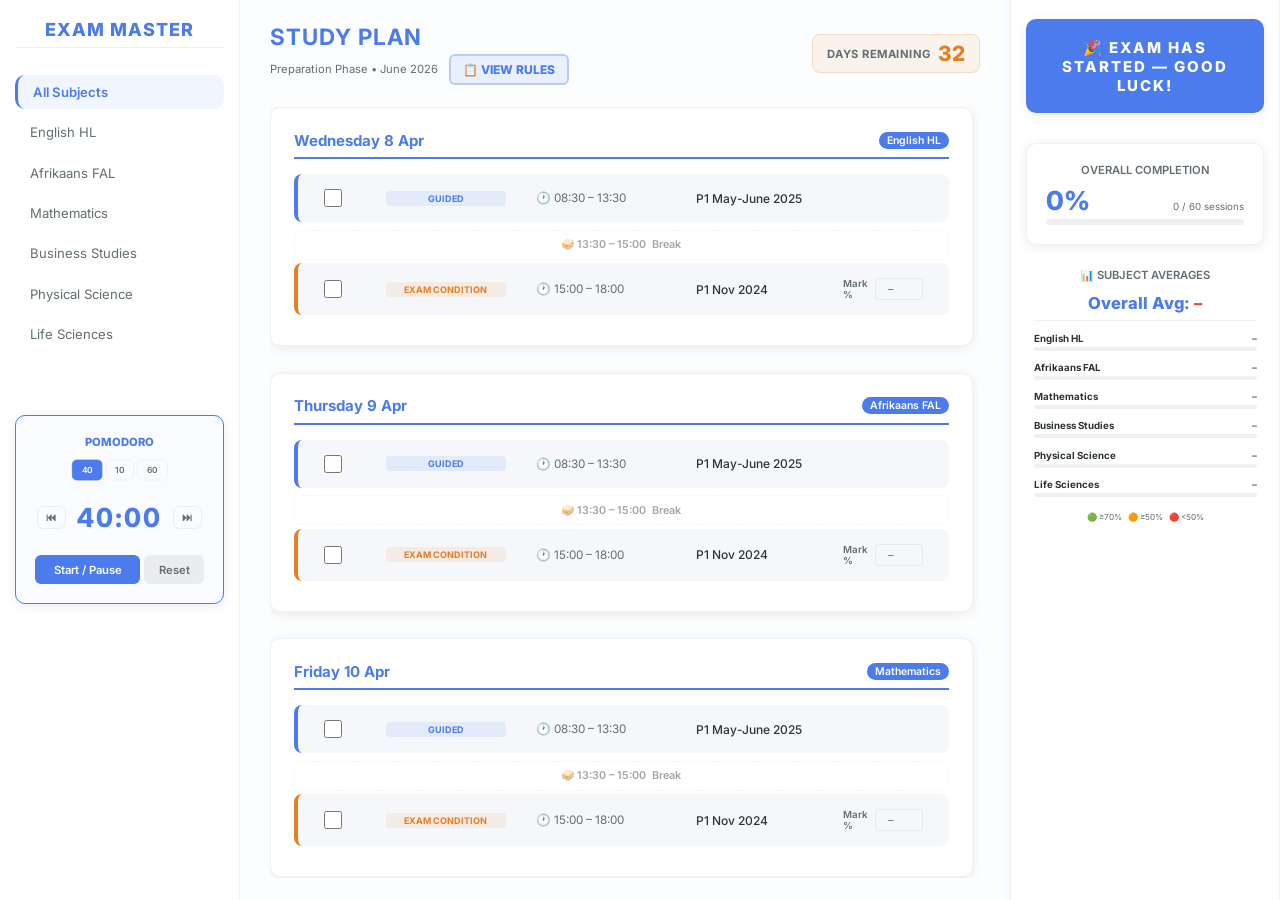
==== commit 34a677ca: "Remove manual cloud sync UI, add automatic real-time sync for all users" ====
--- a/index.html
+++ b/index.html
@@ -48,18 +48,7 @@
             </div>
         </section>
 
-        <!-- Cloud Sync Panel -->
-        <section class="timer-panel" id="sync-panel" style="margin-bottom: 1rem; border: 1px solid #27ae60; background: rgba(39, 174, 96, 0.05);">
-            <div class="timer-label" style="text-align: center; font-weight: 800; color: #27ae60; margin-bottom: 0.5rem;">Cloud Sync</div>
-            <div style="display: flex; flex-direction: column; gap: 0.5rem;">
-                <input type="text" id="sync-id-input" placeholder="Enter Unique Study Key..." style="width: 100%; padding: 8px; border-radius: 6px; border: 1px solid #ddd; font-size: 0.75rem;">
-                <div style="display: flex; gap: 0.25rem;">
-                    <button class="timer-btn" onclick="initializeCloudSync()" style="background: #27ae60; flex: 1; padding: 6px;">Connect</button>
-                    <button class="timer-btn" onclick="generateNewSyncId()" style="background: var(--text-muted); padding: 6px;">New</button>
-                </div>
-                <div id="sync-status" style="font-size: 0.65rem; color: var(--text-muted); text-align: center; margin-top: 0.25rem;">Status: Local Mode</div>
-            </div>
-        </section>
+
     </aside>
 
     <!-- MOBILE HAMBURGER -->
--- a/style.css
+++ b/style.css
@@ -161,46 +161,102 @@
 
     /* Day cards */
     .day-card {
-        padding: 1rem;
+        padding: 0.75rem;
     }
 
     .day-header {
         margin-bottom: 0.75rem;
+        flex-wrap: wrap;
+        gap: 0.5rem;
     }
 
     .day-date {
         font-size: 0.85rem;
     }
 
-    /* Session rows stack vertically on mobile */
+    /* ── Mobile Session Cards ── */
     .sitting {
-        grid-template-columns: 1fr;
-        grid-template-rows: auto;
-        gap: 0.5rem;
-        padding: 0.75rem;
+        display: flex;
+        flex-wrap: wrap;
+        align-items: center;
+        gap: 8px;
+        padding: 12px;
         border-left-width: 3px;
+        border-radius: 8px;
     }
 
     .sitting:hover {
-        transform: none; /* disable desktop hover shift */
-    }
-
-    /* Make mark input bigger for touch */
-    .mark-input {
-        width: 64px;
-        font-size: 0.85rem;
-        padding: 6px 8px;
-    }
-
-    /* Checkbox bigger for touch */
-    .session-check {
+        transform: none;
+    }
+
+    /* Row 1: Checkbox + Type + Time — all on one line */
+    .sitting .session-check {
         width: 22px;
         height: 22px;
-    }
-
-    /* Subject tag full width */
+        flex-shrink: 0;
+        order: 1;
+    }
+
+    .sitting .sitting-type {
+        order: 2;
+        font-size: 0.6rem;
+        padding: 3px 8px;
+    }
+
+    .sitting .sitting-time {
+        order: 3;
+        font-size: 0.72rem;
+        margin-left: auto;
+        color: var(--text-muted);
+        white-space: nowrap;
+    }
+
+    /* Row 2: Paper name takes full width */
+    .sitting .paper-name {
+        order: 4;
+        flex-basis: 100%;
+        font-size: 0.9rem;
+        font-weight: 600;
+        white-space: normal;
+        overflow: visible;
+        padding: 4px 0 2px 30px; /* indent past checkbox */
+    }
+
+    /* Row 3: Mark input full width */
+    .sitting .mark-wrapper {
+        order: 5;
+        flex-basis: 100%;
+        padding-left: 30px;
+        display: flex;
+        align-items: center;
+        gap: 8px;
+    }
+
+    .sitting .mark-wrapper label {
+        font-size: 0.7rem;
+        font-weight: 600;
+        color: var(--text-muted);
+    }
+
+    .mark-input {
+        width: 72px;
+        font-size: 0.9rem;
+        padding: 8px 10px;
+        border-radius: 6px;
+    }
+
+    /* Subject tag in header */
     .subject-tag {
-        font-size: 0.65rem;
+        font-size: 0.6rem;
+        max-width: 100%;
+        white-space: normal;
+        text-align: center;
+    }
+
+    /* Break row */
+    .break-row {
+        font-size: 0.7rem;
+        padding: 8px;
     }
 
     /* Timer panel compact */
@@ -227,7 +283,7 @@
     :root { font-size: 13px; }
 
     main {
-        padding: 0.75rem;
+        padding: 0.5rem;
         padding-top: 56px;
     }
 
@@ -236,13 +292,29 @@
     }
 
     .day-card {
-        padding: 0.75rem;
+        padding: 0.5rem;
         border-radius: 8px;
     }
 
+    .day-header {
+        padding-bottom: 0.375rem;
+    }
+
     .sitting {
-        padding: 0.625rem;
-        font-size: 0.8rem;
+        padding: 10px;
+        gap: 6px;
+        font-size: 0.78rem;
+    }
+
+    .sitting .paper-name {
+        font-size: 0.82rem;
+        padding-left: 30px;
+    }
+
+    .mark-input {
+        width: 64px;
+        font-size: 0.82rem;
+        padding: 6px 8px;
     }
 
     .modal-content {
@@ -419,6 +491,24 @@
 .sitting:hover {
     transform: translateX(4px);
     background: #f0f3f8;
+}
+
+.sitting-time {
+    font-size: 0.78rem;
+    color: var(--text-muted);
+    white-space: nowrap;
+}
+
+.mark-wrapper {
+    display: flex;
+    align-items: center;
+    gap: 6px;
+}
+
+.mark-wrapper label {
+    font-size: 0.65rem;
+    color: var(--text-muted);
+    font-weight: 600;
 }
 
 .break-row {
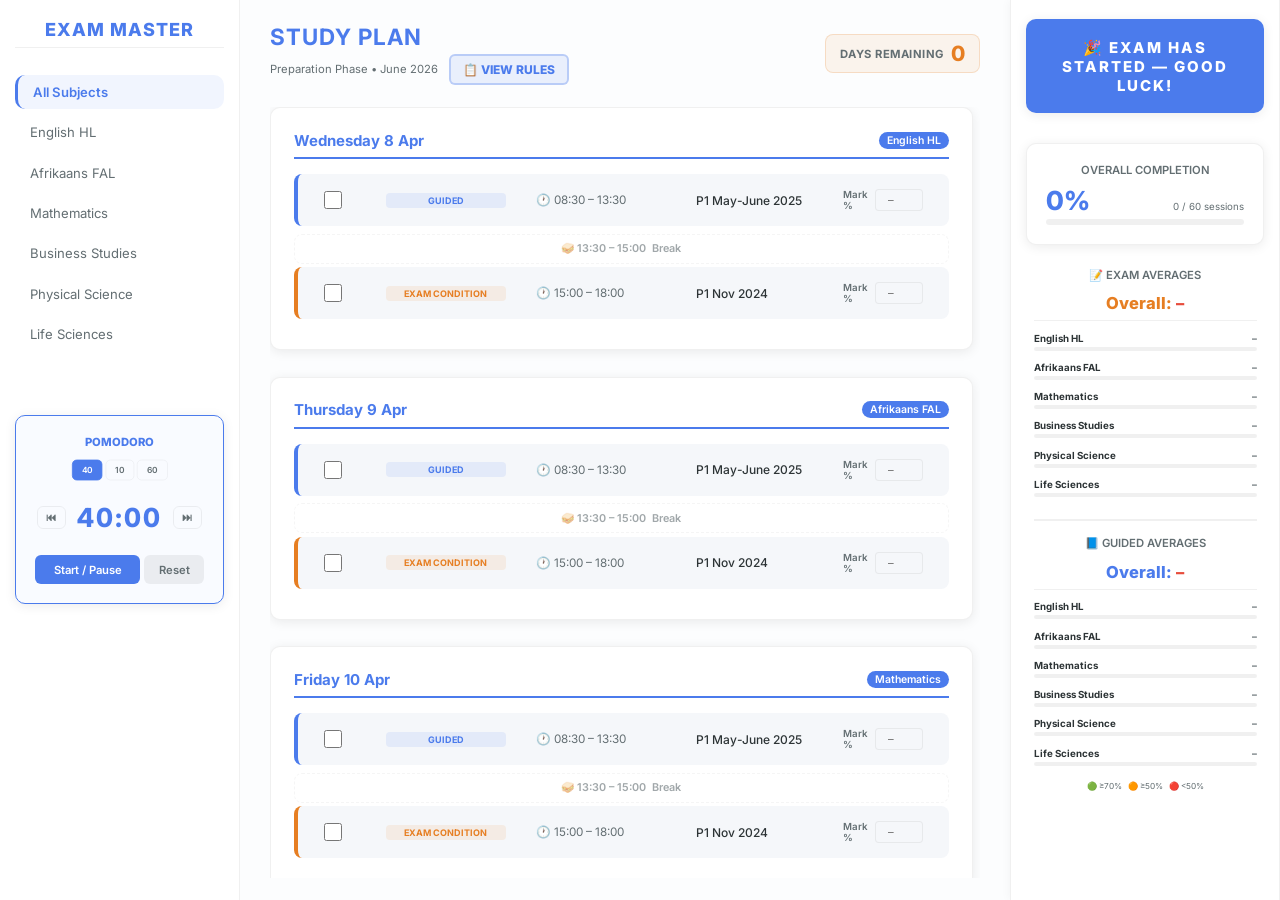
==== commit ee5fd093: "Separate Exam and Guided averages into independent tracking sections" ====
--- a/index.html
+++ b/index.html
@@ -122,60 +122,117 @@
             </div>
         </section>
 
-        <!-- Exam Averages -->
+        <!-- Exam Condition Averages -->
         <section class="stats-sidebar" style="flex: 1; overflow-y: auto; padding: 0.5rem;">
-            <div class="timer-label" style="text-align: center; margin-bottom: 0.75rem;">📊 Subject Averages</div>
-            <div style="font-size: 1.1rem; font-weight: 800; color: var(--primary); margin-bottom: 0.75rem; text-align: center; border-bottom: 1px solid var(--glass); padding-bottom: 0.5rem;">
-                Overall Avg: <span id="sidebar-overall-avg" style="color: var(--secondary);">–</span>
-            </div>
-            <div style="display: flex; flex-direction: column; gap: 0.75rem;" id="subject-averages-list">
-                <!-- SUBJECT ROWS -->
-                <div>
-                    <div style="display:flex;justify-content:space-between;font-size:0.65rem;font-weight:700;margin-bottom:3px;">
-                        <span>English HL</span><span id="sidebar-avg-English_HL">–</span>
-                    </div>
-                    <div style="background:var(--glass);height:4px;border-radius:2px;overflow:hidden;">
-                        <div id="sidebar-bar-English_HL" style="height:100%;width:0%;background:var(--primary);border-radius:2px;transition:width 0.4s;"></div>
-                    </div>
-                </div>
-                <div>
-                    <div style="display:flex;justify-content:space-between;font-size:0.65rem;font-weight:700;margin-bottom:3px;">
-                        <span>Afrikaans FAL</span><span id="sidebar-avg-Afrikaans_FAL">–</span>
-                    </div>
-                    <div style="background:var(--glass);height:4px;border-radius:2px;overflow:hidden;">
-                        <div id="sidebar-bar-Afrikaans_FAL" style="height:100%;width:0%;background:var(--primary);border-radius:2px;transition:width 0.4s;"></div>
-                    </div>
-                </div>
-                <div>
-                    <div style="display:flex;justify-content:space-between;font-size:0.65rem;font-weight:700;margin-bottom:3px;">
-                        <span>Mathematics</span><span id="sidebar-avg-Mathematics">–</span>
-                    </div>
-                    <div style="background:var(--glass);height:4px;border-radius:2px;overflow:hidden;">
-                        <div id="sidebar-bar-Mathematics" style="height:100%;width:0%;background:var(--primary);border-radius:2px;transition:width 0.4s;"></div>
-                    </div>
-                </div>
-                <div>
-                    <div style="display:flex;justify-content:space-between;font-size:0.65rem;font-weight:700;margin-bottom:3px;">
-                        <span>Business Studies</span><span id="sidebar-avg-Business_Studies">–</span>
-                    </div>
-                    <div style="background:var(--glass);height:4px;border-radius:2px;overflow:hidden;">
-                        <div id="sidebar-bar-Business_Studies" style="height:100%;width:0%;background:var(--primary);border-radius:2px;transition:width 0.4s;"></div>
-                    </div>
-                </div>
-                <div>
-                    <div style="display:flex;justify-content:space-between;font-size:0.65rem;font-weight:700;margin-bottom:3px;">
-                        <span>Physical Science</span><span id="sidebar-avg-Physical_Science">–</span>
-                    </div>
-                    <div style="background:var(--glass);height:4px;border-radius:2px;overflow:hidden;">
-                        <div id="sidebar-bar-Physical_Science" style="height:100%;width:0%;background:var(--primary);border-radius:2px;transition:width 0.4s;"></div>
-                    </div>
-                </div>
-                <div>
-                    <div style="display:flex;justify-content:space-between;font-size:0.65rem;font-weight:700;margin-bottom:3px;">
-                        <span>Life Sciences</span><span id="sidebar-avg-Life_Sciences">–</span>
-                    </div>
-                    <div style="background:var(--glass);height:4px;border-radius:2px;overflow:hidden;">
-                        <div id="sidebar-bar-Life_Sciences" style="height:100%;width:0%;background:var(--primary);border-radius:2px;transition:width 0.4s;"></div>
+            <div class="timer-label" style="text-align: center; margin-bottom: 0.75rem;">📝 Exam Averages</div>
+            <div style="font-size: 1.1rem; font-weight: 800; color: var(--secondary); margin-bottom: 0.75rem; text-align: center; border-bottom: 1px solid var(--glass); padding-bottom: 0.5rem;">
+                Overall: <span id="sidebar-exam-overall-avg" style="color: var(--secondary);">–</span>
+            </div>
+            <div style="display: flex; flex-direction: column; gap: 0.75rem;" id="exam-averages-list">
+                <div>
+                    <div style="display:flex;justify-content:space-between;font-size:0.65rem;font-weight:700;margin-bottom:3px;">
+                        <span>English HL</span><span id="sidebar-exam-avg-English_HL">–</span>
+                    </div>
+                    <div style="background:var(--glass);height:4px;border-radius:2px;overflow:hidden;">
+                        <div id="sidebar-exam-bar-English_HL" style="height:100%;width:0%;background:var(--secondary);border-radius:2px;transition:width 0.4s;"></div>
+                    </div>
+                </div>
+                <div>
+                    <div style="display:flex;justify-content:space-between;font-size:0.65rem;font-weight:700;margin-bottom:3px;">
+                        <span>Afrikaans FAL</span><span id="sidebar-exam-avg-Afrikaans_FAL">–</span>
+                    </div>
+                    <div style="background:var(--glass);height:4px;border-radius:2px;overflow:hidden;">
+                        <div id="sidebar-exam-bar-Afrikaans_FAL" style="height:100%;width:0%;background:var(--secondary);border-radius:2px;transition:width 0.4s;"></div>
+                    </div>
+                </div>
+                <div>
+                    <div style="display:flex;justify-content:space-between;font-size:0.65rem;font-weight:700;margin-bottom:3px;">
+                        <span>Mathematics</span><span id="sidebar-exam-avg-Mathematics">–</span>
+                    </div>
+                    <div style="background:var(--glass);height:4px;border-radius:2px;overflow:hidden;">
+                        <div id="sidebar-exam-bar-Mathematics" style="height:100%;width:0%;background:var(--secondary);border-radius:2px;transition:width 0.4s;"></div>
+                    </div>
+                </div>
+                <div>
+                    <div style="display:flex;justify-content:space-between;font-size:0.65rem;font-weight:700;margin-bottom:3px;">
+                        <span>Business Studies</span><span id="sidebar-exam-avg-Business_Studies">–</span>
+                    </div>
+                    <div style="background:var(--glass);height:4px;border-radius:2px;overflow:hidden;">
+                        <div id="sidebar-exam-bar-Business_Studies" style="height:100%;width:0%;background:var(--secondary);border-radius:2px;transition:width 0.4s;"></div>
+                    </div>
+                </div>
+                <div>
+                    <div style="display:flex;justify-content:space-between;font-size:0.65rem;font-weight:700;margin-bottom:3px;">
+                        <span>Physical Science</span><span id="sidebar-exam-avg-Physical_Science">–</span>
+                    </div>
+                    <div style="background:var(--glass);height:4px;border-radius:2px;overflow:hidden;">
+                        <div id="sidebar-exam-bar-Physical_Science" style="height:100%;width:0%;background:var(--secondary);border-radius:2px;transition:width 0.4s;"></div>
+                    </div>
+                </div>
+                <div>
+                    <div style="display:flex;justify-content:space-between;font-size:0.65rem;font-weight:700;margin-bottom:3px;">
+                        <span>Life Sciences</span><span id="sidebar-exam-avg-Life_Sciences">–</span>
+                    </div>
+                    <div style="background:var(--glass);height:4px;border-radius:2px;overflow:hidden;">
+                        <div id="sidebar-exam-bar-Life_Sciences" style="height:100%;width:0%;background:var(--secondary);border-radius:2px;transition:width 0.4s;"></div>
+                    </div>
+                </div>
+            </div>
+
+            <!-- Guided Averages -->
+            <div style="margin-top: 1.5rem; padding-top: 1rem; border-top: 2px solid var(--glass);">
+                <div class="timer-label" style="text-align: center; margin-bottom: 0.75rem;">📘 Guided Averages</div>
+                <div style="font-size: 1.1rem; font-weight: 800; color: var(--primary); margin-bottom: 0.75rem; text-align: center; border-bottom: 1px solid var(--glass); padding-bottom: 0.5rem;">
+                    Overall: <span id="sidebar-guided-overall-avg" style="color: var(--primary);">–</span>
+                </div>
+                <div style="display: flex; flex-direction: column; gap: 0.75rem;" id="guided-averages-list">
+                    <div>
+                        <div style="display:flex;justify-content:space-between;font-size:0.65rem;font-weight:700;margin-bottom:3px;">
+                            <span>English HL</span><span id="sidebar-guided-avg-English_HL">–</span>
+                        </div>
+                        <div style="background:var(--glass);height:4px;border-radius:2px;overflow:hidden;">
+                            <div id="sidebar-guided-bar-English_HL" style="height:100%;width:0%;background:var(--primary);border-radius:2px;transition:width 0.4s;"></div>
+                        </div>
+                    </div>
+                    <div>
+                        <div style="display:flex;justify-content:space-between;font-size:0.65rem;font-weight:700;margin-bottom:3px;">
+                            <span>Afrikaans FAL</span><span id="sidebar-guided-avg-Afrikaans_FAL">–</span>
+                        </div>
+                        <div style="background:var(--glass);height:4px;border-radius:2px;overflow:hidden;">
+                            <div id="sidebar-guided-bar-Afrikaans_FAL" style="height:100%;width:0%;background:var(--primary);border-radius:2px;transition:width 0.4s;"></div>
+                        </div>
+                    </div>
+                    <div>
+                        <div style="display:flex;justify-content:space-between;font-size:0.65rem;font-weight:700;margin-bottom:3px;">
+                            <span>Mathematics</span><span id="sidebar-guided-avg-Mathematics">–</span>
+                        </div>
+                        <div style="background:var(--glass);height:4px;border-radius:2px;overflow:hidden;">
+                            <div id="sidebar-guided-bar-Mathematics" style="height:100%;width:0%;background:var(--primary);border-radius:2px;transition:width 0.4s;"></div>
+                        </div>
+                    </div>
+                    <div>
+                        <div style="display:flex;justify-content:space-between;font-size:0.65rem;font-weight:700;margin-bottom:3px;">
+                            <span>Business Studies</span><span id="sidebar-guided-avg-Business_Studies">–</span>
+                        </div>
+                        <div style="background:var(--glass);height:4px;border-radius:2px;overflow:hidden;">
+                            <div id="sidebar-guided-bar-Business_Studies" style="height:100%;width:0%;background:var(--primary);border-radius:2px;transition:width 0.4s;"></div>
+                        </div>
+                    </div>
+                    <div>
+                        <div style="display:flex;justify-content:space-between;font-size:0.65rem;font-weight:700;margin-bottom:3px;">
+                            <span>Physical Science</span><span id="sidebar-guided-avg-Physical_Science">–</span>
+                        </div>
+                        <div style="background:var(--glass);height:4px;border-radius:2px;overflow:hidden;">
+                            <div id="sidebar-guided-bar-Physical_Science" style="height:100%;width:0%;background:var(--primary);border-radius:2px;transition:width 0.4s;"></div>
+                        </div>
+                    </div>
+                    <div>
+                        <div style="display:flex;justify-content:space-between;font-size:0.65rem;font-weight:700;margin-bottom:3px;">
+                            <span>Life Sciences</span><span id="sidebar-guided-avg-Life_Sciences">–</span>
+                        </div>
+                        <div style="background:var(--glass);height:4px;border-radius:2px;overflow:hidden;">
+                            <div id="sidebar-guided-bar-Life_Sciences" style="height:100%;width:0%;background:var(--primary);border-radius:2px;transition:width 0.4s;"></div>
+                        </div>
                     </div>
                 </div>
             </div>
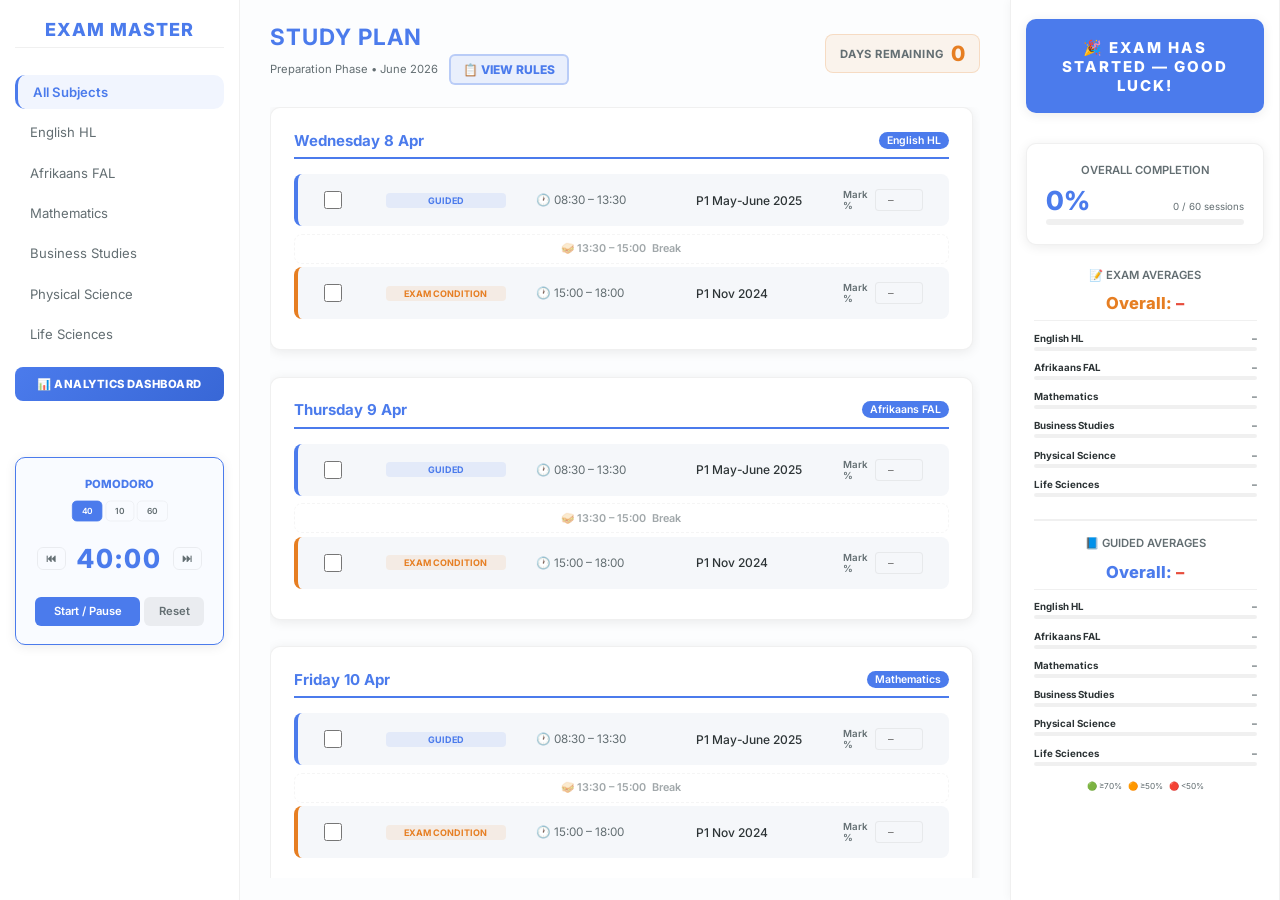
==== commit ef20d49c: "Add full Analytics Dashboard with 6 sections: progress, performance table, mark charts, streak heatm" ====
--- a/index.html
+++ b/index.html
@@ -15,7 +15,7 @@
     <aside>
         <div class="logo">EXAM MASTER</div>
 
-        <nav style="margin-bottom: 2rem;">
+        <nav style="margin-bottom: 1.5rem;">
             <ul class="nav-links" id="nav-links">
                 <li class="nav-item active" data-subject="all">All Subjects</li>
                 <li class="nav-item" data-subject="English HL">English HL</li>
@@ -25,6 +25,7 @@
                 <li class="nav-item" data-subject="Physical Science">Physical Science</li>
                 <li class="nav-item" data-subject="Life Sciences">Life Sciences</li>
             </ul>
+            <a href="dashboard.html" style="display: block; margin-top: 1rem; padding: 10px; text-align: center; background: linear-gradient(135deg, var(--primary), #3867d6); color: #fff; border-radius: 8px; text-decoration: none; font-size: 0.75rem; font-weight: 800; letter-spacing: 0.5px; transition: opacity 0.2s;">📊 ANALYTICS DASHBOARD</a>
         </nav>
 
         <!-- Pomodoro Timer -->
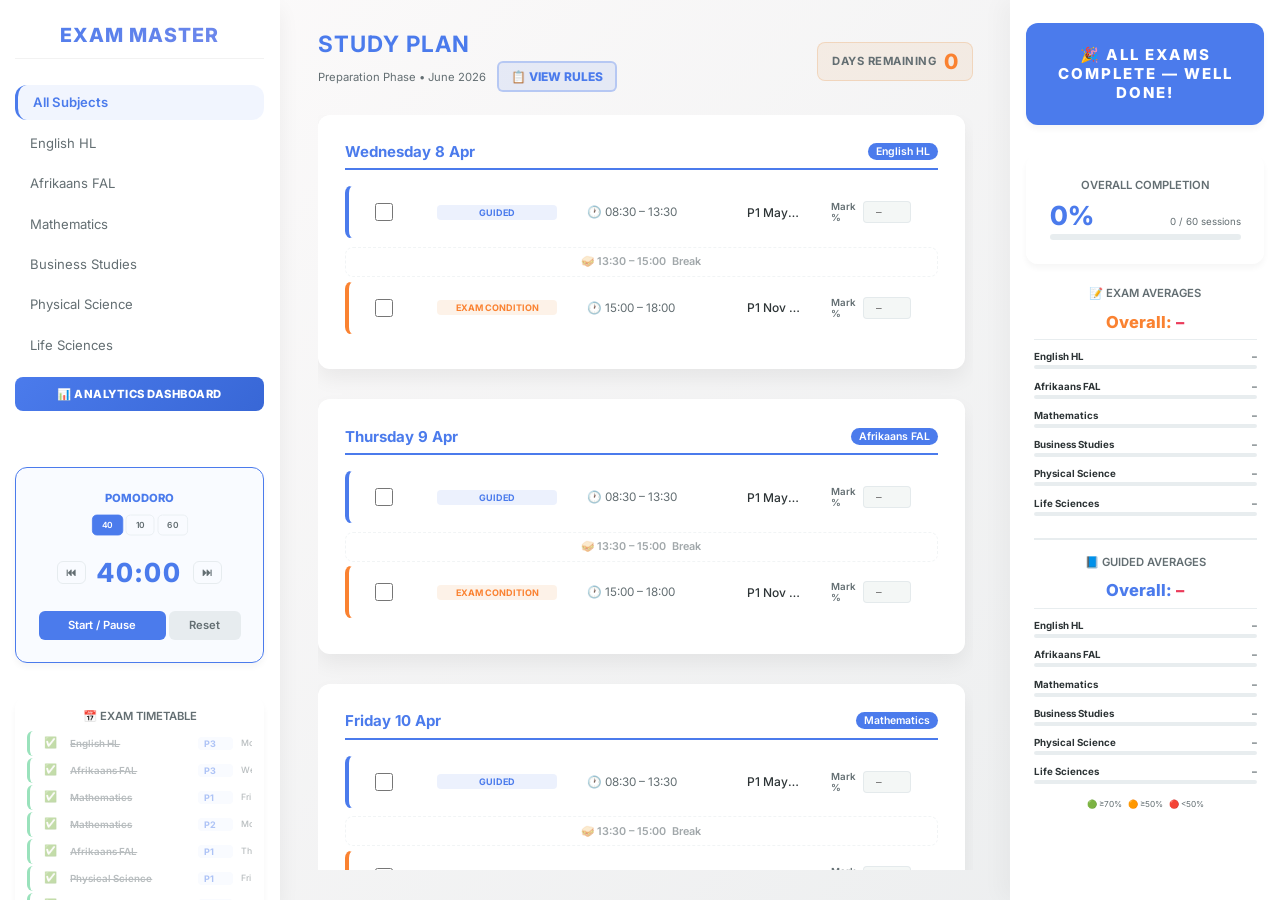
==== commit 3e0d5a7d: "Enhance exam timetable layout: widen sidebar and left-align items" ====
--- a/index.html
+++ b/index.html
@@ -29,7 +29,7 @@
         </nav>
 
         <!-- Pomodoro Timer -->
-        <section class="timer-panel" id="pomodoro-panel" style="margin-bottom: 1.5rem; border: 1px solid var(--primary); background: rgba(75, 123, 236, 0.03);">
+        <section class="timer-panel" id="pomodoro-panel" style="margin-bottom: 1rem; border: 1px solid var(--primary); background: rgba(75, 123, 236, 0.03);">
             <div class="timer-label" id="timer-label" style="text-align: center; font-weight: 800; color: var(--primary);">Pomodoro</div>
             <div class="timer-mode-btns" style="transform: scale(0.8); margin-bottom: 0.25rem;">
                 <button class="mode-btn active" onclick="setTimerMode('pomodoro')">40</button>
@@ -46,6 +46,14 @@
             <div class="timer-btns" style="gap: 0.25rem;">
                 <button class="timer-btn btn-start" id="timer-start-btn" onclick="toggleTimer()" style="flex: 2; font-size: 0.75rem; padding: 0.5rem;">Start / Pause</button>
                 <button class="timer-btn btn-reset" onclick="resetTimer()" style="flex: 1; font-size: 0.75rem; padding: 0.5rem;">Reset</button>
+            </div>
+        </section>
+
+        <!-- Exam Timetable -->
+        <section class="timer-panel exam-timetable-panel" style="flex: 0 0 auto; max-height: 240px; padding: 0.75rem; overflow: hidden; margin-top: 0;">
+            <div class="timer-label" style="text-align: center; margin-bottom: 0.5rem;">📅 Exam Timetable</div>
+            <div id="exam-timetable-list" class="tt-list">
+                <!-- Rendered by JS -->
             </div>
         </section>
 
@@ -84,7 +92,8 @@
     <aside class="stats-aside">
         <!-- Compact Exam Countdown -->
         <section class="timer-panel" id="exam-countdown-banner" style="background: var(--primary); color: white; border: none; margin-top: 0;">
-            <div class="timer-label" style="color: rgba(255,255,255,0.8); margin-bottom: 0.75rem;">Time to First Paper</div>
+            <div id="cd-exam-label" style="font-size: 0.85rem; font-weight: 800; letter-spacing: 0.5px; margin-bottom: 0.25rem; color: rgba(255,255,255,0.95);">Next Paper</div>
+            <div class="timer-label" style="color: rgba(255,255,255,0.7); margin-bottom: 0.75rem; font-size: 0.6rem;">TIME TO NEXT PAPER</div>
             <div style="display: flex; gap: 0.5rem; justify-content: center; align-items: baseline;">
                 <div style="text-align: center;">
                     <div id="cd-days" style="font-size: 1.5rem; font-weight: 800; line-height: 1;">00</div>
@@ -106,8 +115,10 @@
                     <div style="font-size: 0.5rem; opacity: 0.8; text-transform: uppercase;">Sec</div>
                 </div>
             </div>
-            <div style="font-size: 0.6rem; margin-top: 0.75rem; opacity: 0.7; font-weight: 600; text-align: center;">11 MAY 2026 @ 14:00</div>
-        </section>
+            <div id="cd-exam-date" style="font-size: 0.6rem; margin-top: 0.75rem; opacity: 0.7; font-weight: 600; text-align: center;">Loading...</div>
+        </section>
+
+
 
         <!-- Overall Progress -->
         <section class="timer-panel">
--- a/style.css
+++ b/style.css
@@ -1,19 +1,21 @@
 :root {
     --primary: #4b7bec;
+    --primary-light: #778beb;
     --primary-dark: #3867d6;
-    --secondary: #e67e22;
-    --secondary-light: #f5a623;
-    --bg-main: #f5f7fa;
+    --secondary: #fa8231;
+    --secondary-light: #fed330;
+    --success: #20bf6b;
+    --danger: #eb3b5a;
+    --bg-main: #f4f7f6;
     --bg-card: #ffffff;
     --text-main: #2d3436;
     --text-muted: #636e72;
-    --accent: #4b7bec;
-    --warning: #e67e22;
-    --success: #27ae60;
-    --danger: #e74c3c;
-    --radius: 10px;
-    --shadow: 0 2px 12px rgba(0, 0, 0, 0.08);
-    --glass: rgba(0, 0, 0, 0.06);
+    --glass: rgba(223, 230, 233, 0.7);
+    --glass-border: rgba(255, 255, 255, 0.5);
+    --shadow-sm: 0 4px 6px rgba(0, 0, 0, 0.04);
+    --shadow-md: 0 10px 20px rgba(0, 0, 0, 0.06);
+    --shadow-hover: 0 15px 30px rgba(75, 123, 236, 0.15);
+    --radius: 12px;
 }
 
 * {
@@ -24,10 +26,10 @@
 }
 
 body {
-    background-color: var(--bg-main);
+    background: linear-gradient(135deg, #fdfbfb 0%, #ebedee 100%);
     color: var(--text-main);
     display: grid;
-    grid-template-columns: 280px 1fr 310px; /* Increased nav width */
+    grid-template-columns: 330px 1fr 310px; /* Increased nav width */
     height: 100vh;
     overflow: hidden;
     transition: grid-template-columns 0.3s ease;
@@ -35,17 +37,17 @@
 
 /* ── Responsive Scaling ── */
 @media (max-width: 1400px) {
-    body { grid-template-columns: 240px 1fr 270px; }
+    body { grid-template-columns: 280px 1fr 270px; }
     :root { font-size: 15px; }
 }
 
 @media (max-width: 1100px) {
-    body { grid-template-columns: 200px 1fr 240px; }
+    body { grid-template-columns: 240px 1fr 240px; }
     :root { font-size: 14px; }
 }
 
 @media (max-width: 900px) {
-    body { grid-template-columns: 200px 1fr 0px; }
+    body { grid-template-columns: 240px 1fr 0px; }
     .stats-aside { display: none; }
 }
 
@@ -110,8 +112,8 @@
     aside {
         position: fixed;
         top: 0;
-        left: -300px;
-        width: 280px;
+        left: -320px;
+        width: 320px;
         height: 100vh;
         z-index: 1000;
         transition: left 0.3s ease;
@@ -333,8 +335,8 @@
         content: '';
         position: fixed;
         top: 0;
-        left: 280px;
-        width: calc(100vw - 280px);
+        left: 320px;
+        width: calc(100vw - 320px);
         height: 100vh;
         background: rgba(0,0,0,0.4);
         z-index: -1;
@@ -343,35 +345,41 @@
 aside {
     height: 100vh;
     background: var(--bg-card);
-    border-right: 1px solid var(--glass);
-    padding: 1.25rem 1rem;
+    backdrop-filter: blur(12px);
+    -webkit-backdrop-filter: blur(12px);
+    border-right: 1px solid var(--glass-border);
+    padding: 1.5rem 1rem;
     display: flex;
     flex-direction: column;
     gap: 1.25rem;
-    box-shadow: 2px 0 8px rgba(0,0,0,0.03);
+    box-shadow: var(--shadow-md);
     overflow-y: auto;
 }
 
 .stats-aside {
     height: 100vh;
     background: var(--bg-card);
-    border-left: 1px solid var(--glass);
-    padding: 1.25rem 1rem;
+    backdrop-filter: blur(12px);
+    -webkit-backdrop-filter: blur(12px);
+    border-left: 1px solid var(--glass-border);
+    padding: 1.5rem 1rem;
     display: flex;
     flex-direction: column;
     gap: 1rem;
-    box-shadow: -2px 0 8px rgba(0,0,0,0.03);
+    box-shadow: -10px 0 20px rgba(0,0,0,0.03);
     overflow-y: auto;
 }
 
 .logo {
-    font-size: 1.2rem;
+    font-size: 1.3rem;
     font-weight: 800;
-    color: var(--primary);
+    background: linear-gradient(135deg, var(--primary), var(--primary-light));
+    -webkit-background-clip: text;
+    -webkit-text-fill-color: transparent;
     letter-spacing: 1px;
     text-align: center;
-    padding-bottom: 0.5rem;
-    border-bottom: 1px solid var(--glass);
+    padding-bottom: 0.75rem;
+    border-bottom: 1px solid rgba(0,0,0,0.05);
     margin-bottom: 0.5rem;
 }
 
@@ -404,12 +412,12 @@
 
 /* ── Main ── */
 main {
-    padding: 1.5rem 2rem;
+    padding: 2rem 2.5rem;
     display: flex;
     flex-direction: column;
     overflow: hidden;
     height: 100vh;
-    background: #fcfdfe;
+    background: transparent;
 }
 
 main > * {
@@ -451,11 +459,18 @@
 /* ── Day Cards ── */
 .day-card {
     background: var(--bg-card);
+    backdrop-filter: blur(12px);
+    -webkit-backdrop-filter: blur(12px);
     border-radius: var(--radius);
-    padding: 1.5rem;
-    border: 1px solid var(--glass);
-    box-shadow: var(--shadow);
-    margin-bottom: 0.5rem;
+    padding: 1.75rem;
+    border: 1px solid var(--glass-border);
+    box-shadow: var(--shadow-md);
+    margin-bottom: 0.75rem;
+    transition: transform 0.3s ease, box-shadow 0.3s ease;
+}
+
+.day-card:hover {
+    box-shadow: var(--shadow-hover);
 }
 
 .day-header {
@@ -482,15 +497,17 @@
     padding: 1rem 1.75rem;
     margin-bottom: 0.5rem;
     border-radius: 8px;
-    background: var(--bg-main);
+    background: rgba(255,255,255,0.6);
+    border: 1px solid var(--glass-border);
     font-size: 0.88rem;
     border-left: 4px solid var(--primary);
-    transition: all 0.2s ease;
+    transition: all 0.25s cubic-bezier(0.175, 0.885, 0.32, 1.275);
 }
 
 .sitting:hover {
-    transform: translateX(4px);
-    background: #f0f3f8;
+    transform: translateX(4px) scale(1.01);
+    background: rgba(255,255,255,0.9);
+    box-shadow: var(--shadow-sm);
 }
 
 .sitting-time {
@@ -528,7 +545,8 @@
 }
 
 .sitting.done {
-    opacity: 0.5;
+    opacity: 0.55;
+    background: rgba(244, 247, 246, 0.6);
 }
 
 .sitting-type {
@@ -581,11 +599,11 @@
 
 /* ── Tracker Sidebar ── */
 .tracker-sidebar {
-    background: var(--bg-card);
+    background: rgba(255,255,255,0.5);
     padding: 1.25rem;
     border-radius: var(--radius);
-    border: 1px solid var(--glass);
-    box-shadow: var(--shadow);
+    border: 1px solid var(--glass-border);
+    box-shadow: inset 0 2px 4px rgba(0,0,0,0.02);
     overflow-y: auto;
     scrollbar-width: thin;
     scrollbar-color: var(--primary) transparent;
@@ -653,11 +671,18 @@
 /* ── Progress Averages ── */
 .avg-section {
     background: var(--bg-card);
-    padding: 1.25rem;
+    backdrop-filter: blur(12px);
+    -webkit-backdrop-filter: blur(12px);
+    padding: 1.5rem;
     border-radius: var(--radius);
-    border: 1px solid var(--glass);
-    box-shadow: var(--shadow);
+    border: 1px solid var(--glass-border);
+    box-shadow: var(--shadow-md);
     margin-bottom: 2rem;
+    transition: transform 0.3s ease;
+}
+.avg-section:hover {
+    transform: translateY(-2px);
+    box-shadow: var(--shadow-hover);
 }
 
 .avg-grid {
@@ -668,11 +693,15 @@
 }
 
 .avg-card {
-    background: var(--bg-main);
-    padding: 0.75rem;
+    background: rgba(255,255,255,0.5);
+    padding: 1rem;
     border-radius: 8px;
     text-align: center;
-    border: 1px solid var(--glass);
+    border: 1px solid var(--glass-border);
+    transition: transform 0.2s ease;
+}
+.avg-card:hover {
+    transform: translateY(-2px);
 }
 
 .avg-subj {
@@ -706,13 +735,20 @@
 
 /* ── Pomodoro / Timer ── */
 .timer-panel {
-    background: var(--bg-card);
-    padding: 1.25rem;
+    background: rgba(255,255,255,0.6);
+    backdrop-filter: blur(12px);
+    -webkit-backdrop-filter: blur(12px);
+    padding: 1.5rem;
     border-radius: var(--radius);
-    border: 1px solid var(--glass);
-    box-shadow: var(--shadow);
+    border: 1px solid var(--glass-border);
+    box-shadow: var(--shadow-sm);
     text-align: center;
     margin-top: 1rem;
+    transition: transform 0.3s ease;
+}
+.timer-panel:hover {
+    transform: translateY(-2px);
+    box-shadow: var(--shadow-md);
 }
 
 .timer-display {
@@ -885,3 +921,117 @@
     from { opacity: 0; }
     to { opacity: 1; }
 }
+
+/* ── Exam Timetable ── */
+.exam-timetable-panel {
+    display: flex;
+    flex-direction: column;
+}
+
+.tt-list {
+    display: flex;
+    flex-direction: column;
+    gap: 2px;
+    overflow-y: auto;
+    max-height: 192px;
+    scrollbar-width: thin;
+    scrollbar-color: var(--primary) transparent;
+}
+
+.tt-list::-webkit-scrollbar { width: 4px; }
+.tt-list::-webkit-scrollbar-thumb { background: var(--primary); border-radius: 2px; }
+
+.tt-row {
+    display: grid;
+    grid-template-columns: 24px 120px 35px 1fr;
+    gap: 8px;
+    align-items: center;
+    padding: 6px 8px;
+    border-radius: 6px;
+    font-size: 0.65rem;
+    transition: all 0.2s ease;
+    border-left: 3px solid transparent;
+}
+
+.tt-row:hover {
+    background: rgba(75, 123, 236, 0.04);
+}
+
+.tt-status {
+    font-size: 0.7rem;
+    text-align: center;
+    line-height: 1;
+}
+
+.tt-subject {
+    font-weight: 600;
+    color: var(--text-main);
+    white-space: nowrap;
+    overflow: hidden;
+    text-overflow: ellipsis;
+    text-align: left;
+}
+
+.tt-paper {
+    font-weight: 700;
+    font-size: 0.6rem;
+    padding: 1px 6px;
+    border-radius: 4px;
+    background: rgba(75, 123, 236, 0.08);
+    color: var(--primary);
+    text-align: left;
+}
+
+.tt-date {
+    font-size: 0.58rem;
+    color: var(--text-muted);
+    font-weight: 500;
+    white-space: nowrap;
+    font-variant-numeric: tabular-nums;
+    text-align: left;
+}
+
+/* Past exam — completed */
+.tt-row.tt-past {
+    opacity: 0.45;
+    border-left-color: var(--success);
+}
+
+.tt-row.tt-past .tt-subject {
+    text-decoration: line-through;
+    color: var(--text-muted);
+}
+
+/* Next exam — highlighted */
+.tt-row.tt-next {
+    background: rgba(75, 123, 236, 0.08);
+    border-left-color: var(--secondary);
+    box-shadow: 0 0 0 1px rgba(250, 130, 49, 0.15);
+    animation: ttPulse 2s ease-in-out infinite;
+}
+
+.tt-row.tt-next .tt-subject {
+    color: var(--primary-dark);
+    font-weight: 800;
+}
+
+.tt-row.tt-next .tt-paper {
+    background: var(--secondary);
+    color: #fff;
+}
+
+/* Upcoming exam — default */
+.tt-row.tt-upcoming {
+    border-left-color: var(--glass);
+}
+
+@keyframes ttPulse {
+    0%, 100% { box-shadow: 0 0 0 1px rgba(250, 130, 49, 0.15); }
+    50% { box-shadow: 0 0 0 2px rgba(250, 130, 49, 0.3); }
+}
+
+@media (prefers-reduced-motion: reduce) {
+    .tt-row.tt-next {
+        animation: none;
+    }
+}
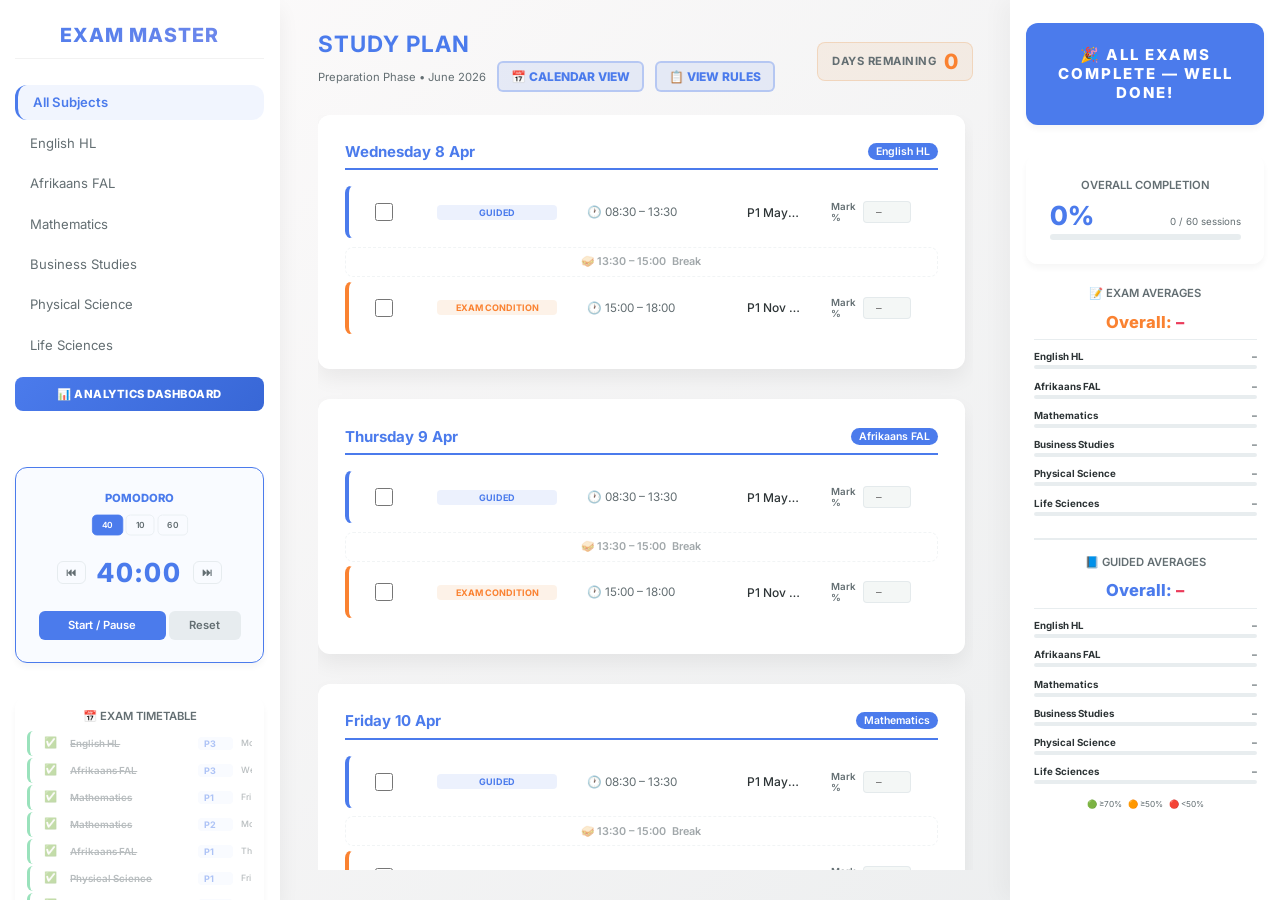
==== commit dc9af90f: "Feature: Add interactive Calendar View for exam timetable" ====
--- a/index.html
+++ b/index.html
@@ -72,6 +72,7 @@
                 <h1 id="main-title" style="color: var(--primary); letter-spacing: 1px; font-size: 1.5rem;">STUDY PLAN</h1>
                 <div style="display: flex; align-items: center; gap: 0.75rem; margin-top: 4px;">
                     <p style="color: var(--text-muted); font-size: 0.75rem; margin: 0;">Preparation Phase • June 2026</p>
+                    <button onclick="document.getElementById('calendar-modal').style.display='flex'; renderCalendarView();" style="background: rgba(75, 123, 236, 0.1); color: var(--primary); border: 2px solid rgba(75, 123, 236, 0.3); border-radius: 6px; padding: 6px 12px; font-size: 0.8rem; font-weight: 800; cursor: pointer; transition: all 0.2s;">📅 CALENDAR VIEW</button>
                     <button onclick="document.getElementById('rules-modal').style.display='flex'" style="background: rgba(75, 123, 236, 0.1); color: var(--primary); border: 2px solid rgba(75, 123, 236, 0.3); border-radius: 6px; padding: 6px 12px; font-size: 0.8rem; font-weight: 800; cursor: pointer; transition: all 0.2s;">📋 VIEW RULES</button>
                 </div>
             </div>
@@ -300,6 +301,19 @@
         </div>
     </div>
 
+    <!-- CALENDAR MODAL -->
+    <div id="calendar-modal" class="pomodoro-modal" style="display: none; z-index: 2000;" onclick="if(event.target === this) this.style.display='none'">
+        <div class="modal-content" style="max-width: 800px; width: 95%; text-align: left; padding: 2.5rem; max-height: 90vh; overflow-y: auto;">
+            <div style="display: flex; justify-content: space-between; align-items: center; margin-bottom: 0.5rem;">
+                <h2 style="color: var(--primary); margin: 0; font-size: 1.5rem;">📅 Exam Calendar</h2>
+                <button onclick="document.getElementById('calendar-modal').style.display='none'" style="background: none; border: none; font-size: 1.5rem; cursor: pointer; color: var(--text-muted);">&times;</button>
+            </div>
+            <div id="calendar-view-container">
+                <!-- JS will populate the calendar here -->
+            </div>
+        </div>
+    </div>
+
     <script src="script.js"></script>
 </body>
 </html>
--- a/style.css
+++ b/style.css
@@ -1035,3 +1035,60 @@
         animation: none;
     }
 }
+
+/* ── Calendar View ── */
+.calendar-grid {
+    display: grid;
+    grid-template-columns: repeat(7, 1fr);
+    gap: 8px;
+    margin-top: 1rem;
+}
+.cal-day-header {
+    text-align: center;
+    font-weight: 700;
+    color: var(--text-muted);
+    font-size: 0.8rem;
+    padding-bottom: 8px;
+    border-bottom: 2px solid var(--glass);
+}
+.cal-day {
+    background: var(--bg-main);
+    border: 1px solid var(--glass-border);
+    border-radius: 8px;
+    min-height: 100px;
+    padding: 8px;
+    display: flex;
+    flex-direction: column;
+    gap: 4px;
+}
+.cal-day.empty {
+    background: transparent;
+    border-color: transparent;
+}
+.cal-date {
+    font-size: 0.8rem;
+    font-weight: 800;
+    color: var(--text-muted);
+    margin-bottom: 4px;
+}
+.cal-event {
+    background: rgba(75, 123, 236, 0.1);
+    border-left: 3px solid var(--primary);
+    padding: 4px 6px;
+    border-radius: 4px;
+    font-size: 0.65rem;
+    line-height: 1.2;
+}
+.cal-event.exam-past {
+    opacity: 0.6;
+    border-left-color: var(--success);
+}
+.cal-event-subject {
+    font-weight: 700;
+    color: var(--text-main);
+}
+.cal-event-time {
+    color: var(--primary);
+    font-weight: 600;
+    font-size: 0.6rem;
+}
